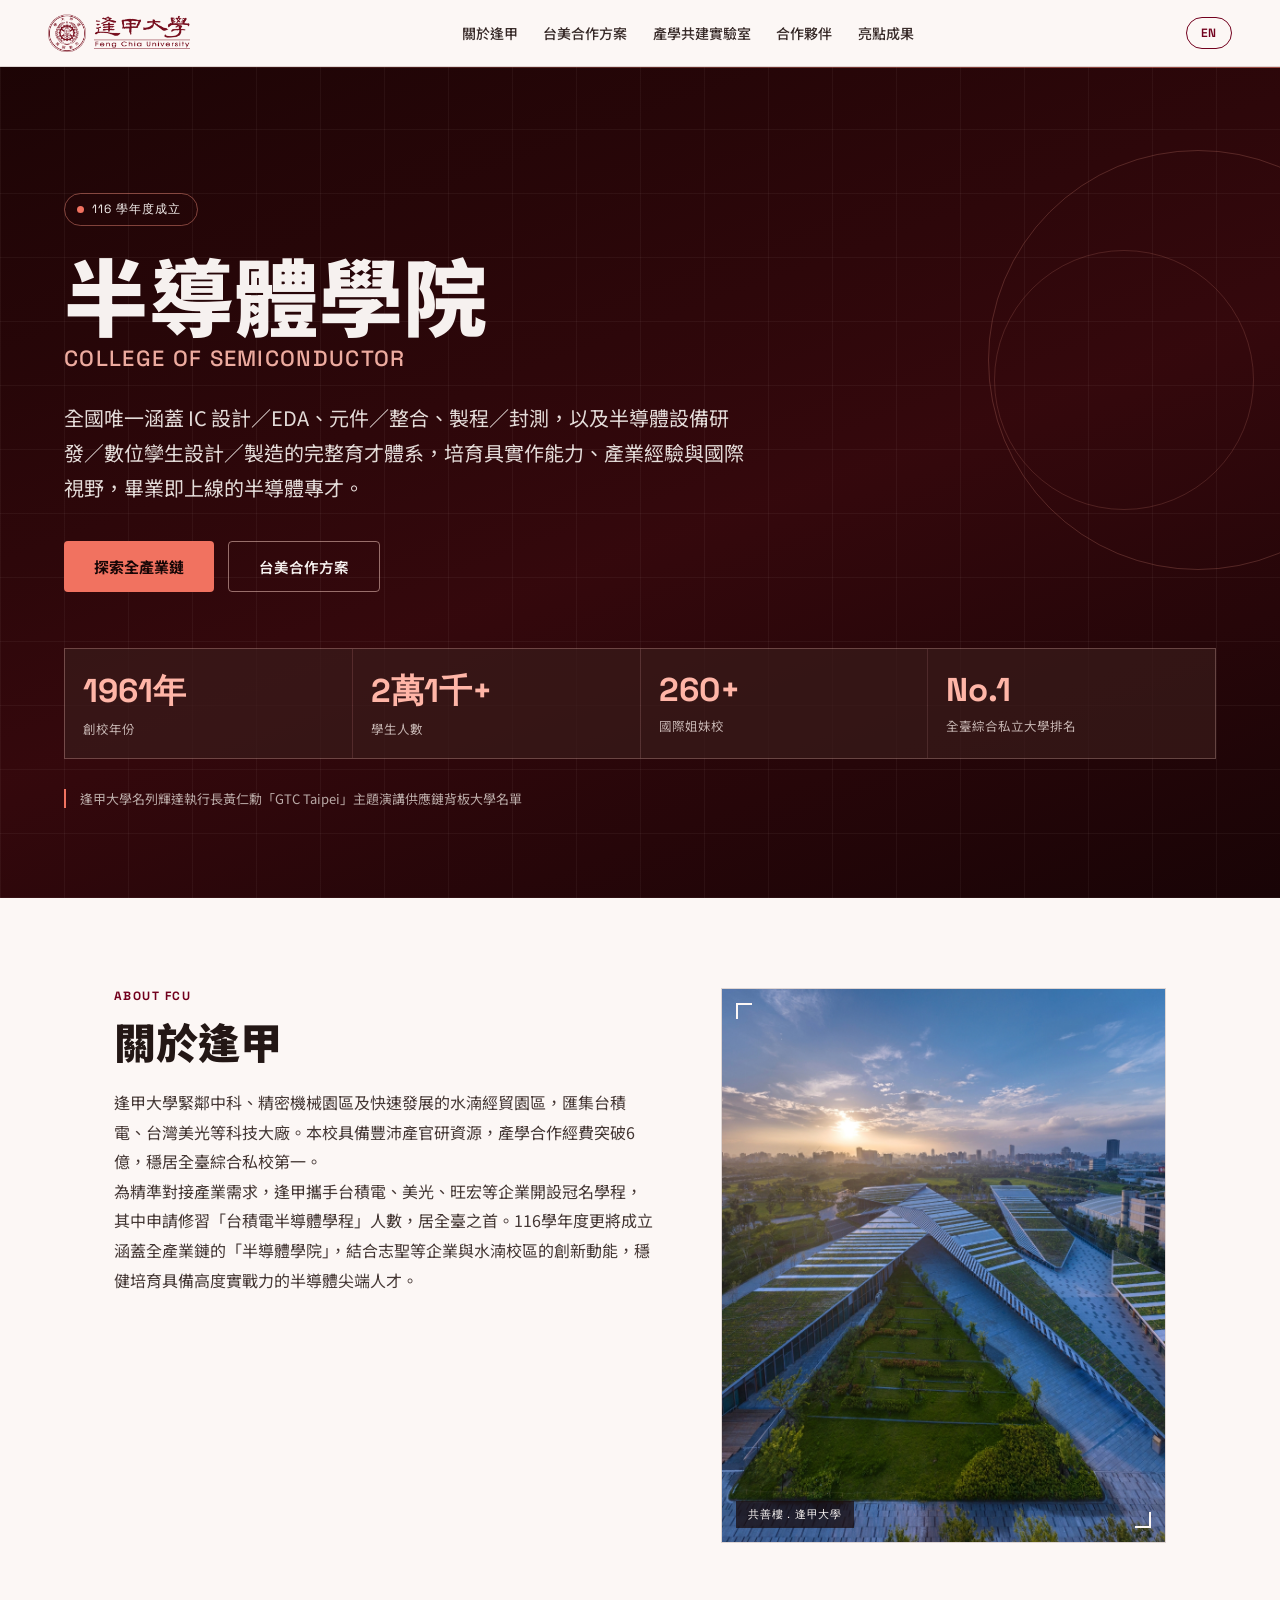
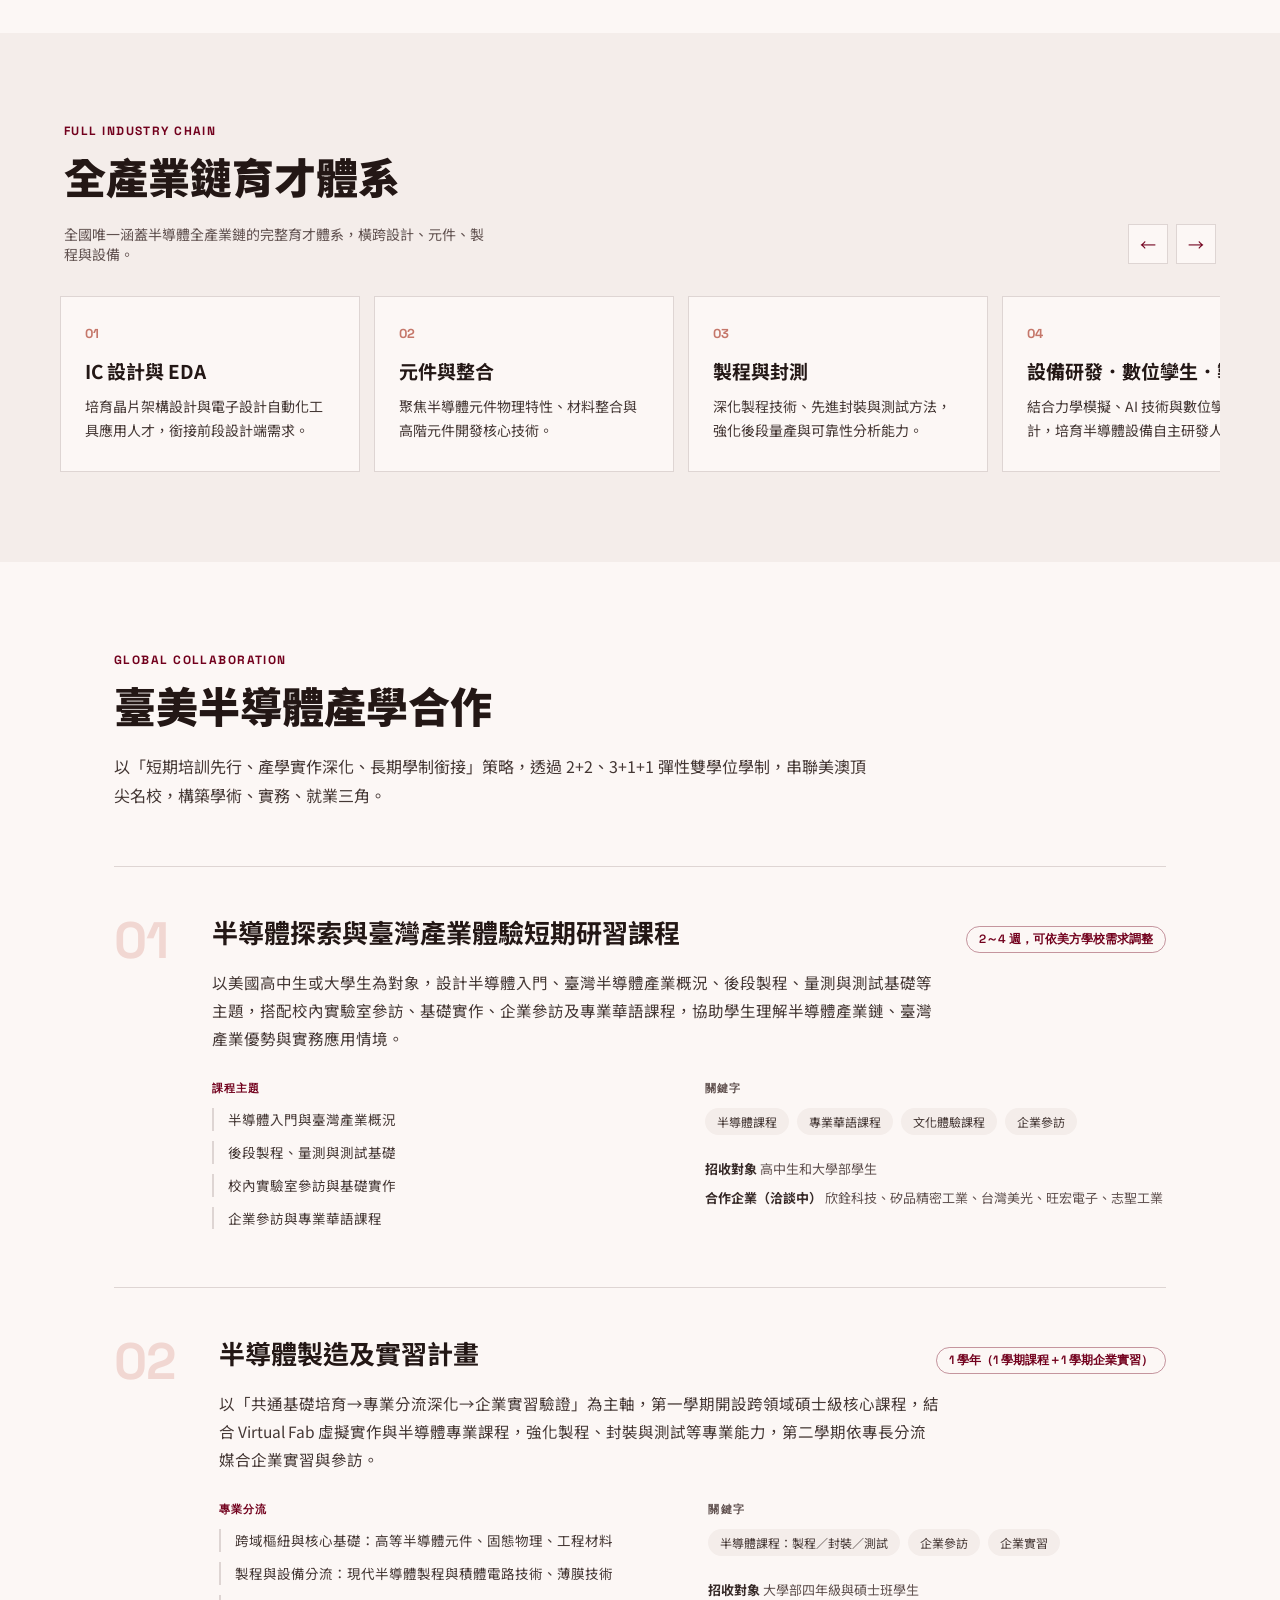
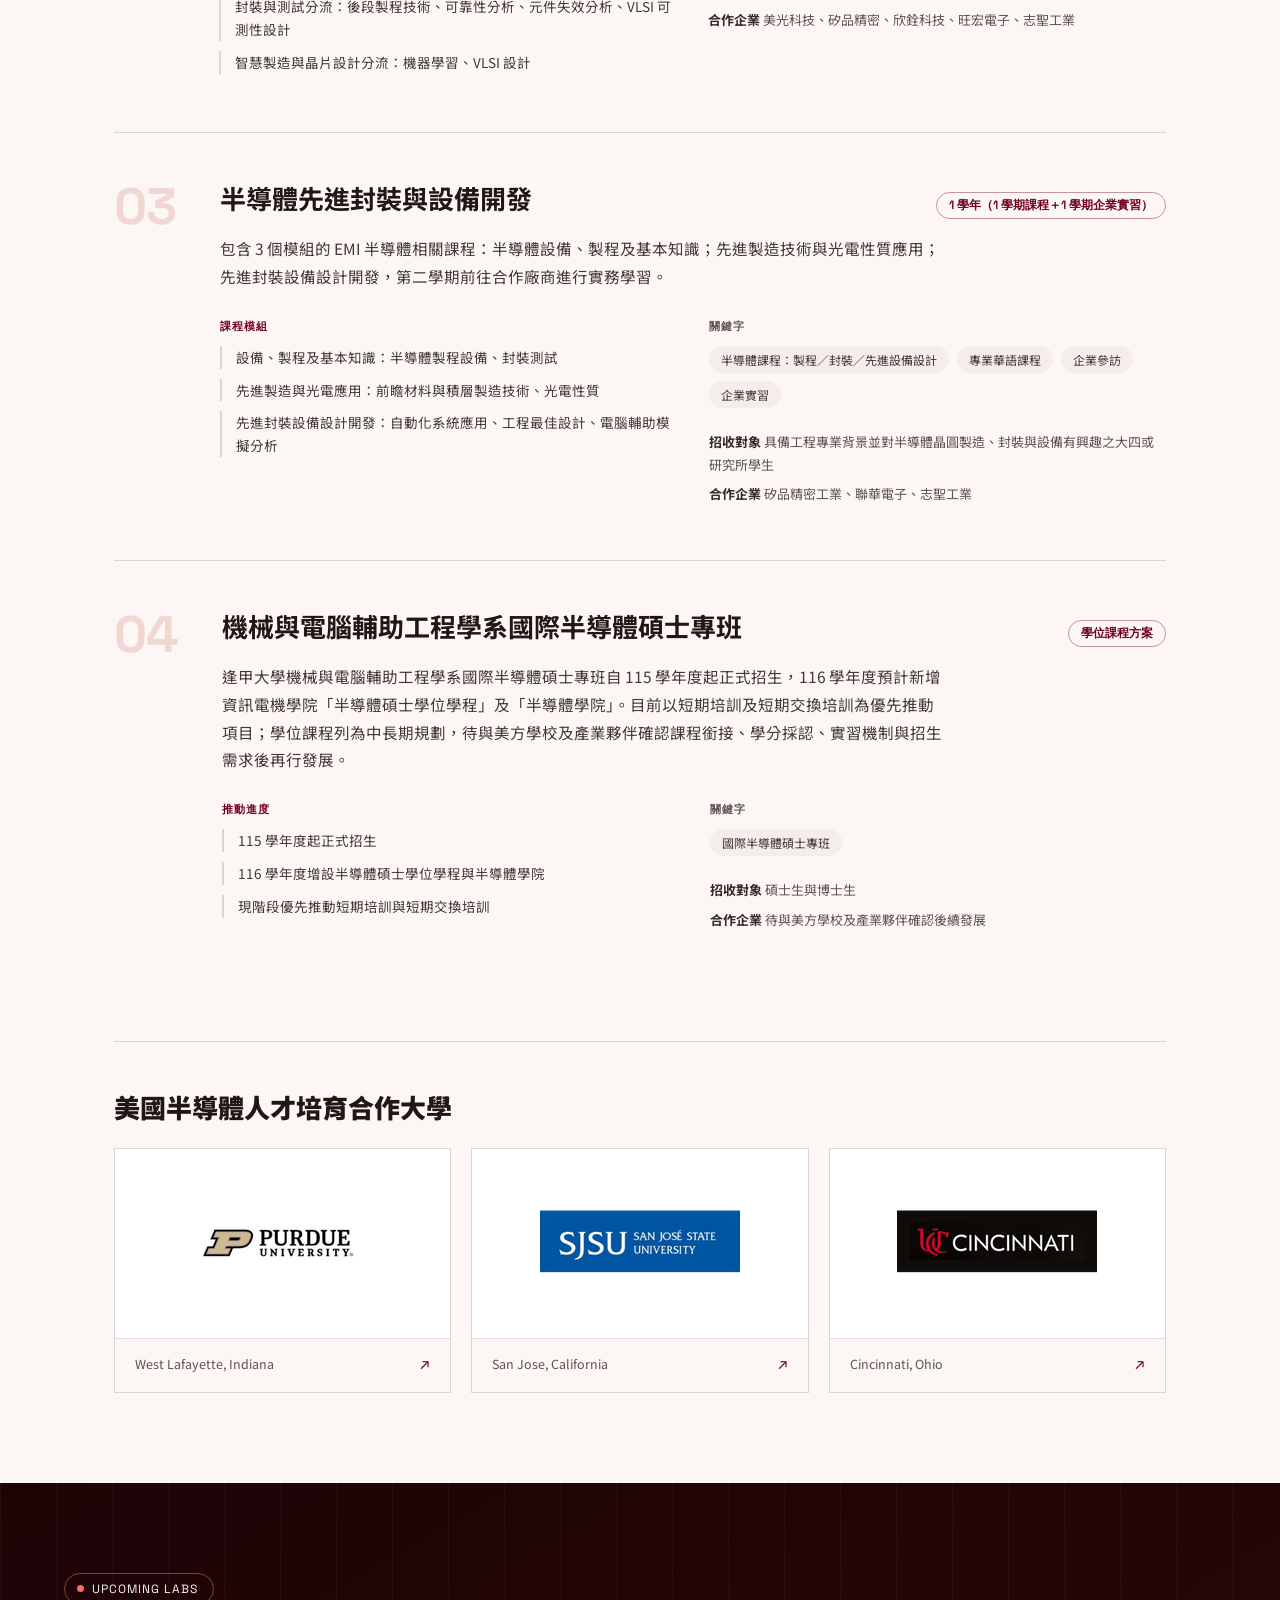
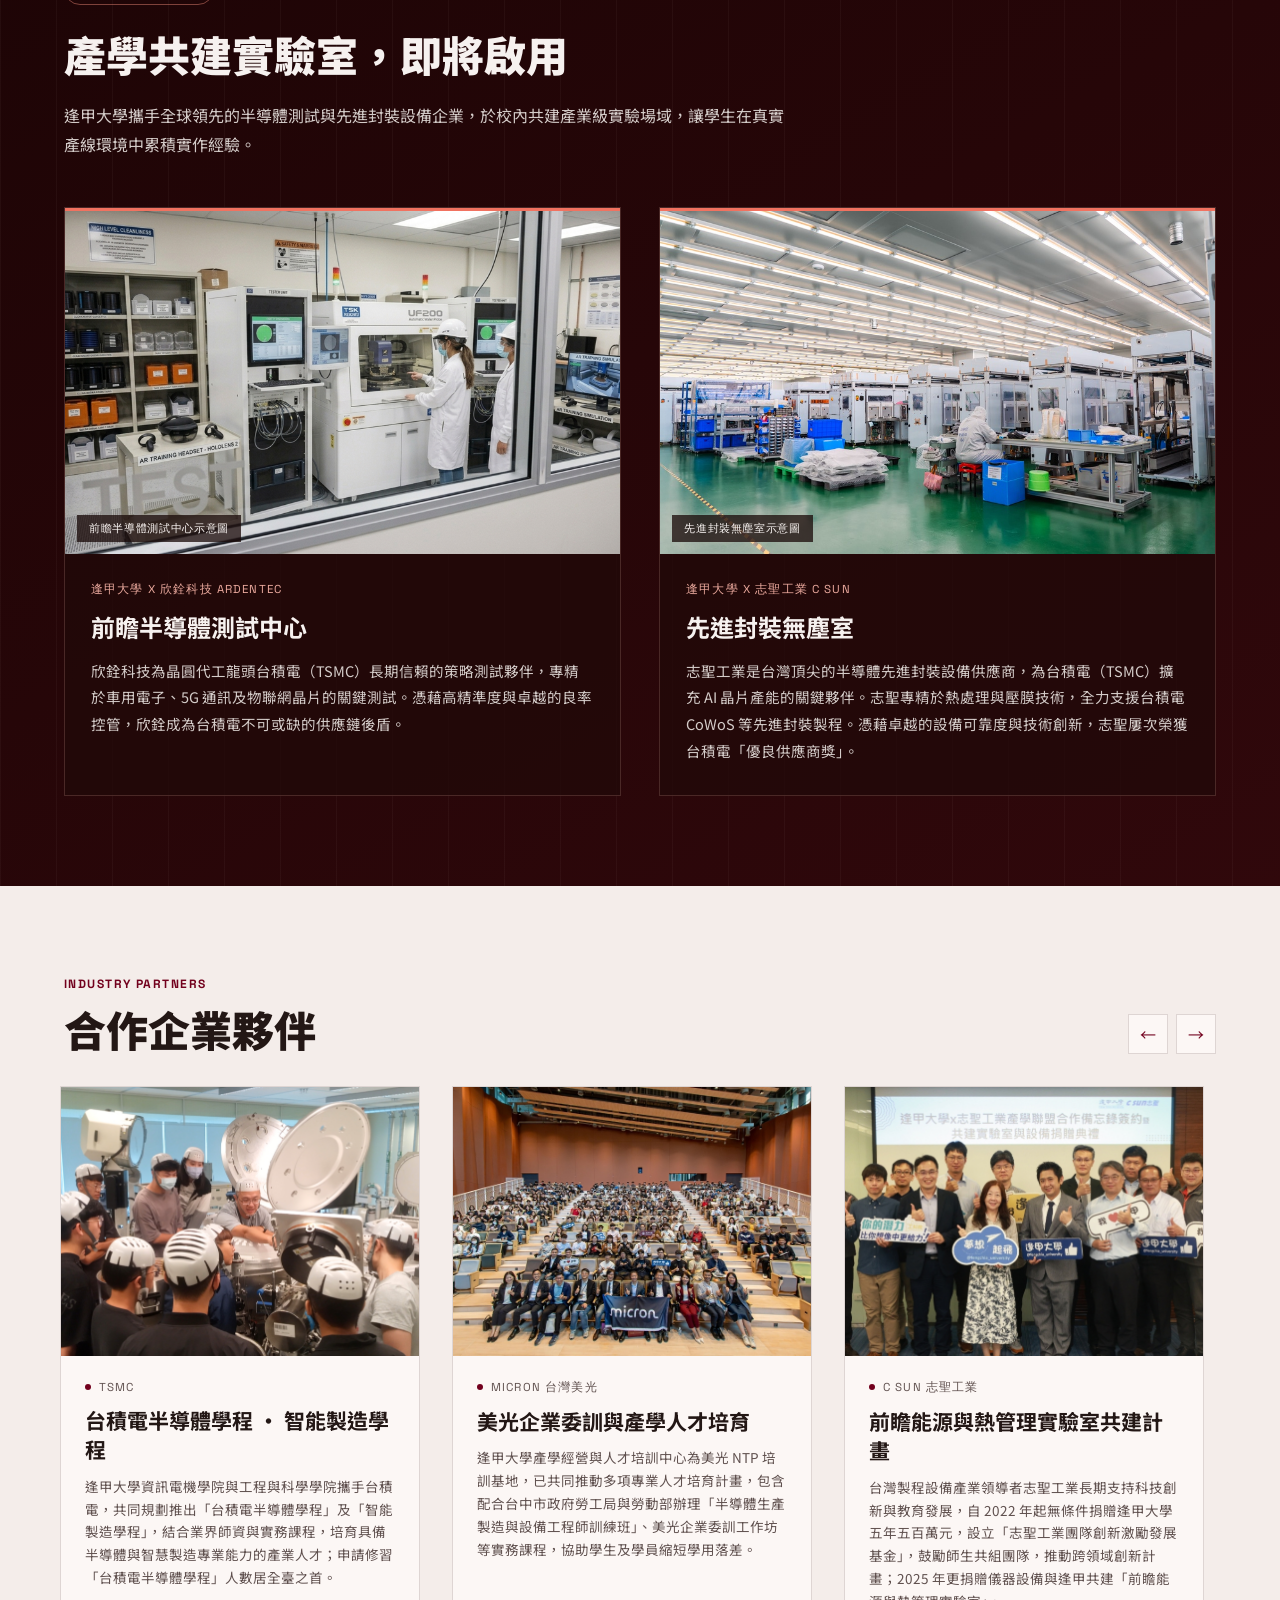
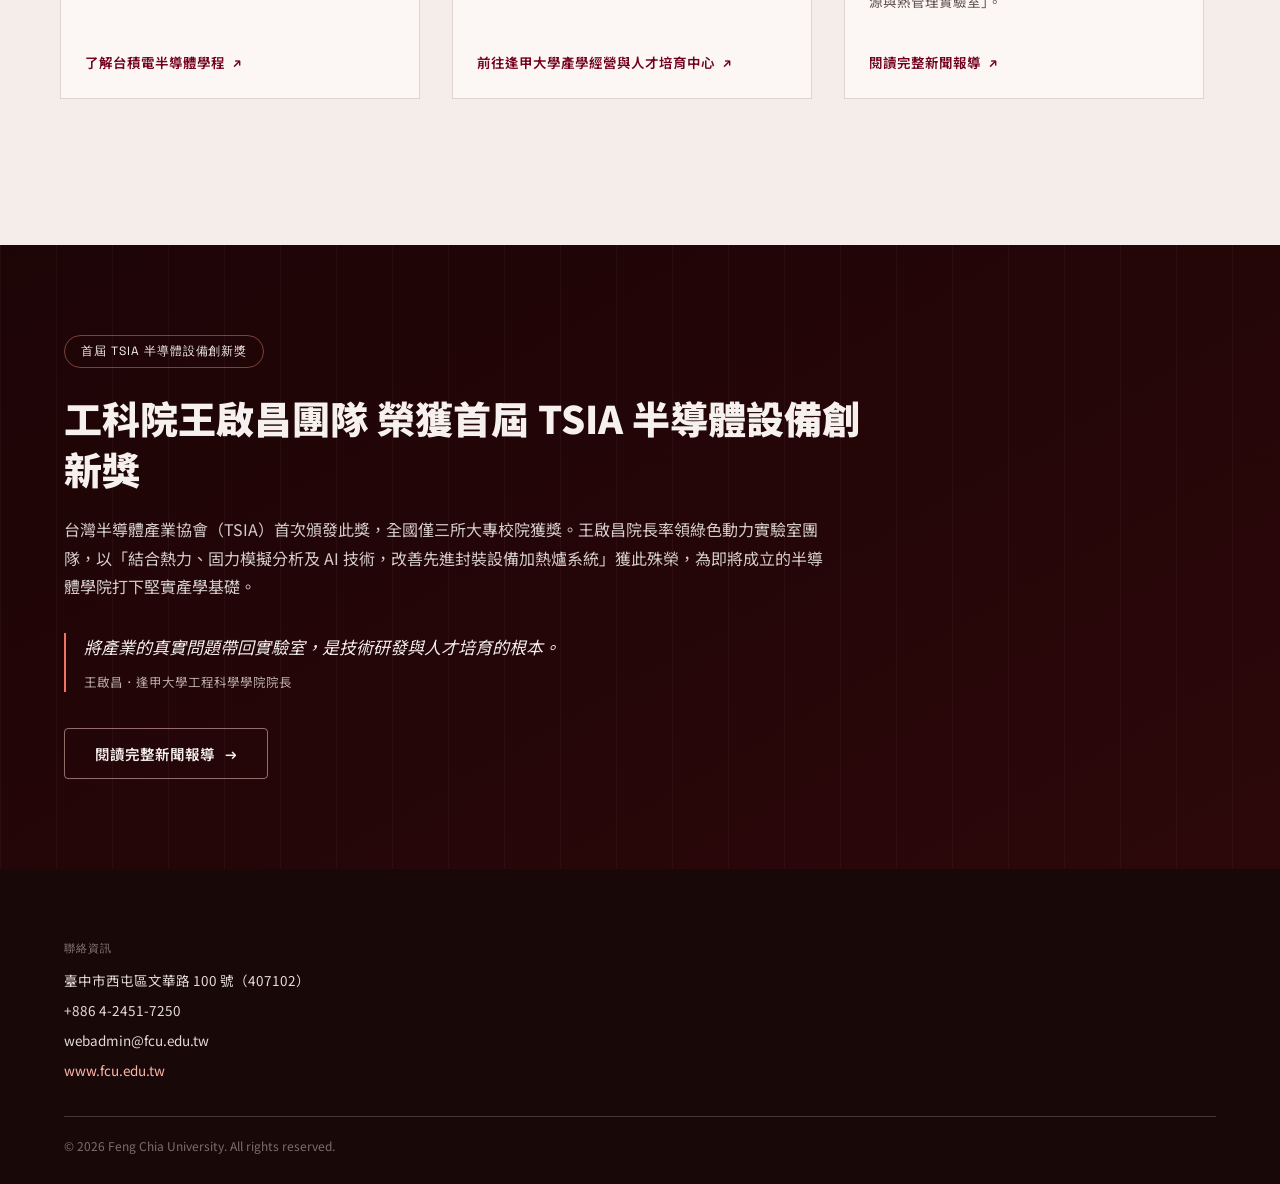
==== index.html @ c1a58b32 "Add files via upload" ====
<!DOCTYPE html>
<html lang="zh-Hant">
<head>
<meta charset="utf-8">
<meta name="viewport" content="width=device-width, initial-scale=1">
<title>逢甲大學 半導體學院 | College of Semiconductor, FCU</title>
<link rel="preconnect" href="https://fonts.googleapis.com">
<link href="https://fonts.googleapis.com/css2?family=Noto+Sans+TC:wght@400;500;700;900&family=Space+Grotesk:wght@500;600;700&display=swap" rel="stylesheet">
<link rel="stylesheet" href="css/style.css">
</head>
<body>

<!-- NAV -->
<header class="nav">
  <a href="#hero" class="nav__brand">
    <img src="assets/fcu-logo-full.png" alt="逢甲大學 Feng Chia University" class="nav__logo">
  </a>

  <nav class="nav__links" id="nav-desktop" aria-label="Primary"></nav>

  <div class="nav__actions">
    <button type="button" class="lang-btn" id="lang-toggle">EN</button>
    <button type="button" class="menu-toggle" id="menu-toggle" aria-label="menu" aria-expanded="false">
      <span></span><span></span><span></span>
    </button>
  </div>
</header>

<div class="mobile-backdrop" id="mobile-backdrop"></div>
<div class="mobile-menu" id="mobile-menu">
  <nav class="mobile-menu__links" id="mobile-menu-links" aria-label="Mobile"></nav>
</div>

<main>

  <!-- HERO -->
  <section id="hero" class="hero">
    <div class="hero__grid-bg" aria-hidden="true"></div>
    <div class="hero__scanline" aria-hidden="true"></div>
    <div class="hero__ring hero__ring--1" aria-hidden="true"></div>
    <div class="hero__ring hero__ring--2" aria-hidden="true"></div>

    <div class="hero__inner">
      <div class="badge">
        <span class="badge__dot"></span>
        <span id="hero-badge"></span>
      </div>
      <h1 class="hero__title" id="hero-title"></h1>
      <div class="hero__subtitle" id="hero-titlesub"></div>
      <p class="hero__desc" id="hero-desc"></p>

      <div class="hero__cta">
        <a href="#chain" class="btn btn--primary" id="hero-cta-primary"></a>
        <a href="#global" class="btn btn--outline-light" id="hero-cta-secondary"></a>
      </div>

      <div class="stats-nav" id="stats-nav">
        <button type="button" class="scroll-btn scroll-btn--dark" id="stats-scroll-left" aria-label="scroll left">←</button>
        <button type="button" class="scroll-btn scroll-btn--dark" id="stats-scroll-right" aria-label="scroll right">→</button>
      </div>
      <div class="stats-grid scroll-hide" id="stats-grid"></div>

      <div class="hero__note" id="hero-note"></div>
    </div>
  </section>

  <!-- ABOUT -->
  <section id="about" class="section about">
    <div class="about__grid">
      <div>
        <div class="kicker" id="about-kicker"></div>
        <h2 class="h2" id="about-title"></h2>
        <p class="about__body" id="about-body"></p>
      </div>
      <div class="about__photo">
        <img src="assets/fcu-campus.jpg" alt="逢甲大學共善樓">
        <div class="corner corner--tl"></div>
        <div class="corner corner--br"></div>
        <div class="photo-label" id="about-img-label"></div>
      </div>
    </div>
  </section>

  <!-- INDUSTRY CHAIN -->
  <section id="chain" class="section section--alt">
    <div class="section__inner">
      <div class="section-head">
        <div>
          <div class="kicker" id="chain-kicker"></div>
          <h2 class="h2" id="chain-title"></h2>
          <div class="section-head__desc" id="chain-desc"></div>
        </div>
        <div class="scroll-btns">
          <button type="button" class="scroll-btn" id="chain-scroll-left" aria-label="scroll left">←</button>
          <button type="button" class="scroll-btn" id="chain-scroll-right" aria-label="scroll right">→</button>
        </div>
      </div>
      <div class="chain-track scroll-hide" id="chain-track"></div>
    </div>
  </section>

  <!-- GLOBAL COLLABORATION -->
  <section id="global" class="section">
    <div class="section-intro">
      <div class="kicker" id="global-kicker"></div>
      <h2 class="h2" id="global-title"></h2>
      <p class="section-intro__desc" id="global-desc"></p>
    </div>

    <div id="programs-container"></div>

    <div class="uni-block">
      <h3 class="uni-block__label" id="uni-label"></h3>
      <div class="uni-grid" id="uni-grid"></div>
    </div>
  </section>

  <!-- UPCOMING LABS -->
  <section id="labs" class="section section--dark">
    <div class="dark-grid-bg" aria-hidden="true"></div>
    <div class="section__inner">
      <div class="badge">
        <span class="badge__dot"></span>
        <span id="labs-kicker"></span>
      </div>
      <h2 class="h2 h2--light" id="labs-title"></h2>
      <p class="dark-desc" id="labs-desc"></p>
      <div class="labs-grid" id="labs-grid"></div>
    </div>
  </section>

  <!-- PARTNERS -->
  <section id="partners" class="section section--alt">
    <div class="section__inner">
      <div class="section-head">
        <div>
          <div class="kicker" id="partners-kicker"></div>
          <h3 class="h2 h2--tight" id="partners-title"></h3>
        </div>
        <div class="scroll-btns">
          <button type="button" class="scroll-btn" id="partners-scroll-left" aria-label="scroll left">←</button>
          <button type="button" class="scroll-btn" id="partners-scroll-right" aria-label="scroll right">→</button>
        </div>
      </div>

      <div class="partners-track scroll-hide" id="partners-track"></div>

      <div class="other-partners" id="other-partners" hidden>
        <div class="other-partners__label" id="other-partners-label"></div>
        <div class="other-partners__list" id="other-partners-list"></div>
      </div>
    </div>
  </section>

  <!-- HIGHLIGHT -->
  <section id="highlight" class="section section--dark">
    <div class="dark-grid-bg" aria-hidden="true"></div>
    <div class="section__inner">
      <div class="pill" id="highlight-badge"></div>
      <h2 class="h2 h2--light highlight__title" id="highlight-title"></h2>
      <p class="dark-desc highlight__desc" id="highlight-desc"></p>
      <blockquote class="highlight__quote">
        <p id="highlight-quote"></p>
        <cite id="highlight-quoteby"></cite>
      </blockquote>
      <a href="#" target="_blank" rel="noopener" class="btn btn--outline-light" id="highlight-link"></a>
    </div>
  </section>

</main>

<!-- CONTACT / FOOTER -->
<footer id="contact" class="footer">
  <div class="footer__top">
    <div class="footer__label" id="contact-title"></div>
    <div id="contact-address"></div>
    <div id="contact-phone"></div>
    <div id="contact-email"></div>
    <a href="https://www.fcu.edu.tw/" class="footer__site" id="contact-site"></a>
  </div>
  <div class="footer__bottom" id="contact-copyright"></div>
</footer>

<script src="js/data.js"></script>
<script src="js/main.js"></script>
</body>
</html>
---- css/style.css ----
:root {
  --bg: oklch(98% 0.006 40);
  --text: oklch(22% 0.02 30);
  --text-muted: oklch(35% 0.02 30);
  --text-muted-2: oklch(45% 0.02 30);
  --text-muted-3: oklch(30% 0.02 30);
  --border: oklch(88% 0.01 40);
  --border-soft: oklch(92% 0.008 40);
  --border-soft-2: oklch(90% 0.008 40);
  --border-strong: oklch(85% 0.01 40);
  --accent: oklch(35% 0.14 18);
  --gold: oklch(70% 0.16 30);
  --gold-hover: oklch(78% 0.16 30);
  --surface-alt: oklch(95% 0.008 40);
  --dark-1: oklch(16% 0.045 20);
  --dark-2: oklch(22% 0.07 20);
  --dark-3: oklch(15% 0.04 15);
  --dark-labs-2: oklch(21% 0.065 20);
  --dark-highlight-2: oklch(20% 0.06 20);
  --footer-bg: oklch(16% 0.03 25);
}

* { box-sizing: border-box; }
html, body { margin: 0; padding: 0; }
body {
  font-family: 'Noto Sans TC', 'Space Grotesk', -apple-system, sans-serif;
  background: var(--bg);
  color: var(--text);
  width: 100%;
  min-width: 320px;
  overflow-x: hidden;
}
a { color: inherit; text-decoration: none; }
img { max-width: 100%; }
button { font-family: inherit; }

.mono { font-family: 'Space Grotesk', sans-serif; }

@keyframes fcu-pulse { 0%, 100% { opacity: 0.35; } 50% { opacity: 0.7; } }
@keyframes fcu-scan { 0% { transform: translateX(-100%); } 100% { transform: translateX(100%); } }

.scroll-hide { scrollbar-width: none; -ms-overflow-style: none; }
.scroll-hide::-webkit-scrollbar { display: none; }

/* ===== NAV ===== */
.nav {
  position: sticky;
  top: 0;
  z-index: 50;
  background: oklch(98% 0.006 40 / 0.92);
  backdrop-filter: blur(10px);
  border-bottom: 1px solid var(--border);
  display: flex;
  align-items: center;
  justify-content: space-between;
  padding: 14px clamp(16px, 4vw, 48px);
  gap: 16px;
}
.nav__brand { display: flex; align-items: center; flex-shrink: 0; }
.nav__logo { height: 38px; width: auto; object-fit: contain; }
.nav__links { display: none; align-items: center; gap: clamp(18px, 2vw, 34px); }
.nav__links a {
  font-size: 14px;
  font-weight: 500;
  color: oklch(30% 0.02 30);
  white-space: nowrap;
}
.nav__links a:hover { color: var(--accent); }
.nav__actions { display: flex; align-items: center; gap: 10px; flex-shrink: 0; }

.lang-btn {
  font-family: 'Space Grotesk', sans-serif;
  font-size: 12px;
  font-weight: 600;
  letter-spacing: 0.05em;
  border: 1px solid var(--accent);
  background: transparent;
  color: var(--accent);
  padding: 7px 14px;
  border-radius: 999px;
  cursor: pointer;
}
.lang-btn:hover { background: var(--accent); color: var(--bg); }

.menu-toggle {
  display: flex;
  align-items: center;
  justify-content: center;
  width: 38px;
  height: 38px;
  border: 1px solid var(--border);
  background: transparent;
  border-radius: 8px;
  cursor: pointer;
  flex-direction: column;
  gap: 4px;
  position: relative;
  z-index: 60;
}
.menu-toggle span {
  width: 18px;
  height: 2px;
  background: var(--text);
  display: block;
  transition: transform 0.25s ease, opacity 0.15s ease;
}
.menu-toggle[aria-expanded="true"] span:nth-child(1) { transform: translateY(6px) rotate(45deg); }
.menu-toggle[aria-expanded="true"] span:nth-child(2) { opacity: 0; }
.menu-toggle[aria-expanded="true"] span:nth-child(3) { transform: translateY(-6px) rotate(-45deg); }

.mobile-backdrop {
  display: none;
  position: fixed;
  inset: 0;
  z-index: 47;
  background: oklch(16% 0.03 25 / 0.5);
  backdrop-filter: blur(2px);
}
.mobile-menu {
  display: none;
  position: fixed;
  top: 0;
  right: 0;
  bottom: 0;
  width: min(320px, 80vw);
  z-index: 48;
  background: var(--bg);
  box-shadow: -8px 0 32px oklch(16% 0.03 25 / 0.25);
  flex-direction: column;
  padding: 88px 28px 28px;
}
body.menu-open .mobile-backdrop,
body.menu-open .mobile-menu { display: flex; }
.mobile-menu__links { display: flex; flex-direction: column; }
.mobile-menu__links a {
  padding: 16px 0;
  font-size: 17px;
  font-weight: 600;
  border-bottom: 1px solid var(--border-soft);
}

@media (min-width: 860px) {
  .nav__links { display: flex !important; }
  .menu-toggle { display: none !important; }
  .mobile-backdrop, .mobile-menu { display: none !important; }
}

/* ===== SHARED ===== */
.section { padding: clamp(64px, 10vh, 120px) clamp(20px, 5vw, 64px); max-width: 1180px; margin: 0 auto; position: relative; }
.section--alt { max-width: none; background: var(--surface-alt); }
.section__inner { max-width: 1180px; margin: 0 auto; position: relative; }
.section--dark { color: oklch(96% 0.006 40); overflow: hidden; max-width: none; }

.kicker {
  font-family: 'Space Grotesk', sans-serif;
  font-size: 12px;
  letter-spacing: 0.12em;
  color: var(--accent);
  font-weight: 700;
  margin-bottom: 12px;
}
.h2 { font-size: clamp(28px, 4vw, 42px); font-weight: 900; margin: 0 0 22px; line-height: 1.2; }
.h2--tight { margin: 0; }
.h2--light { color: oklch(96% 0.006 40); }

.badge {
  display: inline-flex;
  align-items: center;
  gap: 8px;
  border: 1px solid oklch(70% 0.12 30 / 0.5);
  border-radius: 999px;
  padding: 7px 16px 7px 12px;
  font-family: 'Space Grotesk', sans-serif;
  font-size: 12px;
  letter-spacing: 0.08em;
  text-transform: uppercase;
  margin-bottom: 24px;
  white-space: nowrap;
}
.badge__dot {
  width: 7px;
  height: 7px;
  border-radius: 50%;
  background: var(--gold);
  animation: fcu-pulse 2s ease-in-out infinite;
  display: inline-block;
  flex-shrink: 0;
}

.pill {
  display: inline-flex;
  align-items: center;
  gap: 8px;
  border: 1px solid oklch(70% 0.12 30 / 0.5);
  border-radius: 999px;
  padding: 7px 16px;
  font-family: 'Space Grotesk', sans-serif;
  font-size: 12px;
  letter-spacing: 0.08em;
  text-transform: uppercase;
  margin-bottom: 24px;
  white-space: nowrap;
}

.btn {
  font-weight: 700;
  font-size: 15px;
  padding: 14px 30px;
  border-radius: 4px;
  white-space: nowrap;
  display: inline-flex;
  align-items: center;
  gap: 10px;
}
.btn--primary { background: var(--gold); color: oklch(15% 0.03 20); }
.btn--primary:hover { background: var(--gold-hover); }
.btn--outline-light { border: 1px solid oklch(80% 0.05 30 / 0.6); color: oklch(96% 0.006 40); font-weight: 600; font-size: 14.5px; }
.btn--outline-light:hover { border-color: oklch(96% 0.006 40); background: oklch(96% 0.006 40 / 0.08); }

.scroll-btns { display: flex; gap: 8px; flex-shrink: 0; }
.scroll-btn {
  width: 40px;
  height: 40px;
  border: 1px solid var(--border);
  background: var(--bg);
  cursor: pointer;
  font-size: 16px;
  color: var(--accent);
}
.scroll-btn:hover { background: var(--accent); color: var(--bg); border-color: var(--accent); }
.scroll-btn--dark {
  width: 36px;
  height: 36px;
  border: 1px solid oklch(70% 0.1 30 / 0.4);
  background: transparent;
  cursor: pointer;
  font-size: 15px;
  color: oklch(90% 0.06 30);
}
.scroll-btn--dark:hover { background: oklch(96% 0.006 40 / 0.1); }

.section-head { display: flex; justify-content: space-between; align-items: flex-end; flex-wrap: wrap; gap: 16px; margin-bottom: 32px; }
.section-head__desc { font-size: 14px; color: var(--text-muted-2); max-width: 420px; }

.corner { position: absolute; width: 16px; height: 16px; }
.corner--tl { top: 14px; left: 14px; border-top: 2px solid oklch(98% 0.006 40); border-left: 2px solid oklch(98% 0.006 40); }
.corner--br { bottom: 14px; right: 14px; border-bottom: 2px solid oklch(98% 0.006 40); border-right: 2px solid oklch(98% 0.006 40); }
.photo-label {
  position: absolute;
  bottom: 14px;
  left: 14px;
  font-family: 'Space Grotesk', sans-serif;
  font-size: 11px;
  letter-spacing: 0.06em;
  color: oklch(98% 0.006 40);
  background: oklch(16% 0.03 25 / 0.7);
  padding: 6px 12px;
}

/* ===== HERO ===== */
.hero {
  position: relative;
  overflow: hidden;
  background: linear-gradient(160deg, var(--dark-1) 0%, var(--dark-2) 55%, var(--dark-3) 100%);
  padding: clamp(72px, 14vh, 140px) clamp(20px, 5vw, 64px) clamp(56px, 10vh, 110px);
  color: oklch(96% 0.006 40);
}
.hero__grid-bg {
  position: absolute; inset: 0;
  background-image:
    repeating-linear-gradient(0deg, oklch(90% 0.02 40 / 0.05) 0px, oklch(90% 0.02 40 / 0.05) 1px, transparent 1px, transparent 64px),
    repeating-linear-gradient(90deg, oklch(90% 0.02 40 / 0.05) 0px, oklch(90% 0.02 40 / 0.05) 1px, transparent 1px, transparent 64px);
  pointer-events: none;
}
.hero__scanline {
  position: absolute; top: 0; left: 0; width: 200%; height: 1px;
  background: linear-gradient(90deg, transparent, oklch(70% 0.14 30 / 0.6), transparent);
  animation: fcu-scan 7s linear infinite;
}
.hero__ring { position: absolute; border-radius: 50%; pointer-events: none; }
.hero__ring--1 { right: -10%; top: 10%; width: 420px; height: 420px; border: 1px solid oklch(70% 0.1 30 / 0.25); }
.hero__ring--2 { right: 2%; top: 22%; width: 260px; height: 260px; border: 1px solid oklch(70% 0.1 30 / 0.2); }

.hero__inner { position: relative; max-width: 1180px; margin: 0 auto; }
.hero__title { font-size: clamp(40px, 7vw, 84px); font-weight: 900; line-height: 1.05; margin: 0 0 6px; letter-spacing: 0.01em; }
.hero__subtitle {
  font-family: 'Space Grotesk', sans-serif;
  font-size: clamp(16px, 2vw, 22px);
  font-weight: 500;
  letter-spacing: 0.06em;
  color: oklch(80% 0.08 30);
  margin-bottom: 28px;
  text-transform: uppercase;
}
.hero__desc { font-size: clamp(16px, 1.6vw, 20px); line-height: 1.75; max-width: 680px; color: oklch(90% 0.01 40); margin: 0 0 36px; }
.hero__cta { display: flex; flex-wrap: wrap; gap: 14px; margin-bottom: 56px; }

.stats-nav { display: none; justify-content: flex-end; gap: 8px; margin-bottom: 10px; }
.stats-grid {
  display: grid;
  grid-template-columns: repeat(auto-fit, minmax(150px, 1fr));
  gap: 1px;
  background: oklch(70% 0.05 30 / 0.25);
  border: 1px solid oklch(70% 0.05 30 / 0.25);
}
.stat-tile { background: oklch(18% 0.05 20 / 0.6); padding: 20px 18px; }
.stat-tile__value { font-family: 'Space Grotesk', sans-serif; font-size: clamp(24px, 2.86vw, 33px); font-weight: 700; color: oklch(85% 0.1 30); margin-bottom: 6px; }
.stat-tile__label { font-size: 12.5px; color: oklch(78% 0.02 30); line-height: 1.4; }

.hero__note { margin-top: 30px; font-size: 13px; color: oklch(75% 0.02 30); border-left: 2px solid var(--gold); padding-left: 14px; }

@media (max-width: 720px) {
  .stats-nav { display: flex; }
  .stats-grid {
    display: flex;
    overflow-x: auto;
    scroll-snap-type: x mandatory;
    gap: 10px;
    background: none;
    border: none;
  }
  .stat-tile { flex: 0 0 60vw; scroll-snap-align: start; }
}

/* ===== ABOUT ===== */
.about__grid { display: grid; grid-template-columns: 1.1fr 0.9fr; gap: clamp(32px, 5vw, 64px); align-items: start; }
.about__body { font-size: 16px; line-height: 1.85; color: var(--text-muted); margin: 0; white-space: pre-line; }
.about__photo { position: relative; aspect-ratio: 4/5; border: 1px solid var(--border); overflow: hidden; }
.about__photo img { width: 100%; height: 100%; object-fit: cover; display: block; }

@media (max-width: 720px) {
  .about__grid { grid-template-columns: 1fr; }
  .about__photo { aspect-ratio: 16/9; }
}

/* ===== CHAIN ===== */
.chain-track {
  display: flex; gap: 14px; overflow-x: auto;
  scroll-snap-type: x mandatory; margin: 0 -4px; scroll-behavior: smooth;
  -webkit-overflow-scrolling: touch;
}
.chain-card {
  background: var(--bg); border: 1px solid var(--border); padding: 28px 24px;
  position: relative; flex: 0 0 clamp(240px, 80vw, 300px); min-width: 0; scroll-snap-align: start;
}
.chain-card__tag { font-family: 'Space Grotesk', sans-serif; font-size: 13px; font-weight: 700; color: oklch(65% 0.1 30); margin-bottom: 16px; }
.chain-card h3 { font-size: 19px; font-weight: 700; margin: 0 0 12px; line-height: 1.35; }
.chain-card p { font-size: 14px; line-height: 1.7; color: var(--text-muted); margin: 0; }

/* ===== GLOBAL / PROGRAMS ===== */
.section-intro { margin-bottom: 56px; }
.section-intro__desc { font-size: 16px; line-height: 1.8; color: var(--text-muted); max-width: 760px; margin: 0; }

#programs-container { display: flex; flex-direction: column; }
.program-row {
  border-top: 1px solid var(--border);
  padding: 48px 0;
  display: grid;
  grid-template-columns: auto 1fr;
  gap: clamp(20px, 4vw, 44px);
}
.program-row__num {
  font-family: 'Space Grotesk', sans-serif;
  font-size: clamp(34px, 4vw, 52px);
  font-weight: 700;
  color: oklch(90% 0.03 30);
  line-height: 1;
  letter-spacing: -0.02em;
}
.program-row__head { display: flex; flex-wrap: wrap; justify-content: space-between; align-items: baseline; gap: 12px; margin-bottom: 16px; }
.program-row__head h3 { font-size: clamp(20px, 2.4vw, 26px); font-weight: 700; margin: 0; line-height: 1.3; }
.program-row__duration {
  font-family: 'Space Grotesk', sans-serif; font-size: 12px; font-weight: 600; color: var(--accent);
  border: 1px solid oklch(35% 0.14 18 / 0.4); padding: 4px 12px; border-radius: 999px; white-space: nowrap;
}
.program-row__desc { font-size: 15.5px; line-height: 1.8; color: var(--text-muted); max-width: 720px; margin: 0 0 28px; }
.program-row__cols { display: grid; grid-template-columns: repeat(auto-fit, minmax(260px, 1fr)); gap: 32px; }
.program-row__label {
  font-family: 'Space Grotesk', sans-serif; font-size: 11px; letter-spacing: 0.1em; color: var(--accent);
  font-weight: 700; text-transform: uppercase; margin-bottom: 12px;
}
.program-row__label--muted { color: var(--text-muted-2); }
.program-row__track {
  font-size: 13.5px; line-height: 1.7; color: var(--text-muted); padding-left: 14px;
  border-left: 2px solid var(--border); margin-bottom: 10px;
}
.program-row__keywords { display: flex; flex-wrap: wrap; gap: 8px; margin-bottom: 22px; }
.program-row__keyword { font-size: 12px; background: var(--surface-alt); color: var(--text-muted); padding: 5px 12px; border-radius: 999px; }
.program-row__meta { font-size: 13px; line-height: 1.8; color: var(--text-muted-2); }
.program-row__meta div { margin-bottom: 6px; }
.program-row__meta strong { color: var(--text-muted-3); }

@media (max-width: 720px) {
  .program-row { grid-template-columns: 1fr; }
}

.uni-block { border-top: 1px solid var(--border); padding-top: 48px; margin-top: 56px; }
.uni-block__label { font-size: clamp(20px, 2.4vw, 26px); font-weight: 900; margin: 0 0 24px; line-height: 1.3; }
.uni-grid { display: grid; grid-template-columns: repeat(auto-fit, minmax(240px, 1fr)); gap: 20px; }
.uni-card {
  position: relative; background: var(--bg); color: var(--text); border: 1px solid var(--border);
  display: flex; flex-direction: column; overflow: hidden;
}
.uni-card:hover { border-color: var(--accent); }
.uni-card__logo { aspect-ratio: 16/9; overflow: hidden; display: flex; align-items: center; justify-content: center; background: oklch(100% 0 0); padding: 16px; }
.uni-card__logo img { max-width: 100%; max-height: 100%; object-fit: contain; display: block; }
.uni-card__foot { padding: 14px 20px 18px; display: flex; align-items: center; justify-content: space-between; gap: 10px; border-top: 1px solid var(--border-soft-2); }
.uni-card__loc { font-size: 12.5px; color: var(--text-muted-2); }
.uni-card__arrow { font-family: 'Space Grotesk', sans-serif; font-size: 16px; color: var(--accent); flex-shrink: 0; }

/* ===== LABS ===== */
.dark-grid-bg {
  position: absolute; inset: 0; pointer-events: none;
  background-image: repeating-linear-gradient(90deg, oklch(90% 0.02 40 / 0.04) 0px, oklch(90% 0.02 40 / 0.04) 1px, transparent 1px, transparent 56px);
}
#labs { background: linear-gradient(150deg, var(--dark-1) 0%, var(--dark-labs-2) 100%); }
.dark-desc { font-size: 16px; line-height: 1.8; color: oklch(85% 0.01 40); max-width: 720px; margin: 0 0 48px; }
.labs-grid { display: grid; grid-template-columns: repeat(auto-fit, minmax(320px, 1fr)); gap: clamp(24px, 3vw, 40px); }
.lab-card {
  background: var(--dark-1) / 0.75;
  background: oklch(18% 0.04 22 / 0.75);
  border: 1px solid oklch(45% 0.06 25 / 0.5);
  overflow: hidden; display: flex; flex-direction: column;
}
.lab-card__photo { position: relative; aspect-ratio: 16/10; overflow: hidden; }
.lab-card__photo img { width: 100%; height: 100%; object-fit: cover; display: block; }
.lab-card__photo-label {
  position: absolute; bottom: 12px; left: 12px; font-family: 'Space Grotesk', sans-serif; font-size: 11px;
  letter-spacing: 0.06em; color: oklch(98% 0.006 40); background: oklch(16% 0.03 25 / 0.75); padding: 6px 12px;
}
.lab-card__bar { position: absolute; top: 0; left: 0; width: 100%; height: 3px; background: var(--gold); }
.lab-card__body { padding: 28px 26px 30px; display: flex; flex-direction: column; flex: 1; }
.lab-card__partner {
  display: flex; align-items: center; gap: 8px; font-family: 'Space Grotesk', sans-serif; font-size: 11.5px;
  letter-spacing: 0.1em; text-transform: uppercase; color: oklch(80% 0.08 30); margin-bottom: 14px;
}
.lab-card__body h3 { font-size: clamp(20px, 2.2vw, 24px); font-weight: 700; margin: 0 0 14px; line-height: 1.35; }
.lab-card__body p { font-size: 14.5px; line-height: 1.85; color: oklch(85% 0.01 40); margin: 0; }

/* ===== PARTNERS ===== */
.partners-track {
  display: flex; gap: clamp(20px, 3vw, 32px); overflow-x: auto; scroll-snap-type: x mandatory;
  margin: 0 -4px 56px; scroll-behavior: smooth; -webkit-overflow-scrolling: touch;
}
.partner-card {
  display: flex; flex-direction: column; text-decoration: none; background: var(--bg);
  border: 1px solid var(--border); overflow: hidden; flex: 0 0 clamp(300px, 80vw, 360px); min-width: 0; scroll-snap-align: start;
}
.partner-card:hover { border-color: var(--accent); }
.partner-card__photo { position: relative; aspect-ratio: 4/3; overflow: hidden; }
.partner-card__photo img { width: 100%; height: 100%; object-fit: cover; display: block; transform: scale(1); transition: transform 0.6s cubic-bezier(0.16,1,0.3,1); }
.partner-card:hover .partner-card__photo img { transform: scale(1.07); }
.partner-card__photo--placeholder {
  background: repeating-linear-gradient(135deg, oklch(93% 0.01 40) 0px, oklch(93% 0.01 40) 2px, oklch(97% 0.006 40) 2px, oklch(97% 0.006 40) 18px);
  display: flex; align-items: center; justify-content: center;
}
.partner-card__photo--placeholder span {
  font-family: 'Space Grotesk', sans-serif; font-size: 12px; letter-spacing: 0.06em; color: var(--text-muted-2);
  background: var(--bg); padding: 8px 14px; border: 1px solid var(--border);
}
.partner-card__body { padding: 24px 24px 26px; display: flex; flex-direction: column; flex: 1; }
.partner-card__logo-label {
  display: flex; align-items: center; gap: 8px; font-family: 'Space Grotesk', sans-serif; font-size: 11.5px;
  letter-spacing: 0.1em; text-transform: uppercase; color: var(--text-muted-2); margin-bottom: 12px;
}
.partner-card__logo-label span { width: 6px; height: 6px; border-radius: 50%; background: var(--accent); flex-shrink: 0; }
.partner-card__body h4 { font-size: clamp(18px, 1.9vw, 21px); font-weight: 700; margin: 0 0 10px; line-height: 1.4; color: var(--text); }
.partner-card__body p { font-size: 13.5px; line-height: 1.7; color: var(--text-muted-2); margin: 0 0 16px; }
.partner-card__link { display: flex; align-items: center; gap: 8px; color: var(--accent); font-weight: 600; font-size: 13.5px; margin-top: auto; }
.partner-card__link span:last-child { font-family: 'Space Grotesk', sans-serif; flex-shrink: 0; }

.other-partners { border-top: 1px solid var(--border); padding-top: 32px; }
.other-partners__label {
  font-family: 'Space Grotesk', sans-serif; font-size: 11px; letter-spacing: 0.1em; color: var(--text-muted-2);
  font-weight: 700; text-transform: uppercase; margin-bottom: 16px;
}
.other-partners__list { display: flex; flex-wrap: wrap; gap: 10px; }
.other-partner-chip {
  border: 1px solid var(--border-strong); background: var(--bg); color: var(--text-muted-3); padding: 12px 20px;
  font-weight: 700; font-size: 13.5px; cursor: pointer; display: flex; align-items: center; gap: 8px;
}
.other-partner-chip:hover { border-color: var(--accent); }
.other-partner-chip .arrow { font-family: 'Space Grotesk', sans-serif; font-size: 12px; color: var(--accent); }

/* ===== HIGHLIGHT ===== */
#highlight { background: linear-gradient(150deg, var(--dark-1) 0%, var(--dark-highlight-2) 100%); }
.highlight__title { max-width: 820px; font-size: clamp(26px, 3.6vw, 38px); margin: 0 0 20px; line-height: 1.35; }
.highlight__desc { max-width: 760px; margin-bottom: 32px; }
.highlight__quote {
  border-left: 2px solid var(--gold); padding-left: 18px; margin: 0 0 36px; max-width: 640px;
}
.highlight__quote p { font-size: 17px; font-style: italic; line-height: 1.6; margin: 0 0 8px; color: oklch(94% 0.006 40); }
.highlight__quote cite { font-size: 12.5px; color: oklch(75% 0.02 30); font-style: normal; }

/* ===== FOOTER ===== */
.footer { background: var(--footer-bg); color: oklch(90% 0.01 40); padding: clamp(48px, 8vh, 80px) clamp(20px, 5vw, 64px) 30px; }
.footer__top {
  max-width: 1180px; margin: 0 auto; display: flex; flex-direction: column; gap: 10px; font-size: 13.5px;
  padding-bottom: 36px; border-bottom: 1px solid oklch(35% 0.02 30);
}
.footer__label { font-family: 'Space Grotesk', sans-serif; font-size: 11px; letter-spacing: 0.1em; color: oklch(60% 0.02 30); text-transform: uppercase; margin-bottom: 4px; }
.footer__site { color: oklch(85% 0.1 30); }
.footer__bottom { max-width: 1180px; margin: 0 auto; padding-top: 20px; font-size: 12px; color: oklch(55% 0.02 30); }
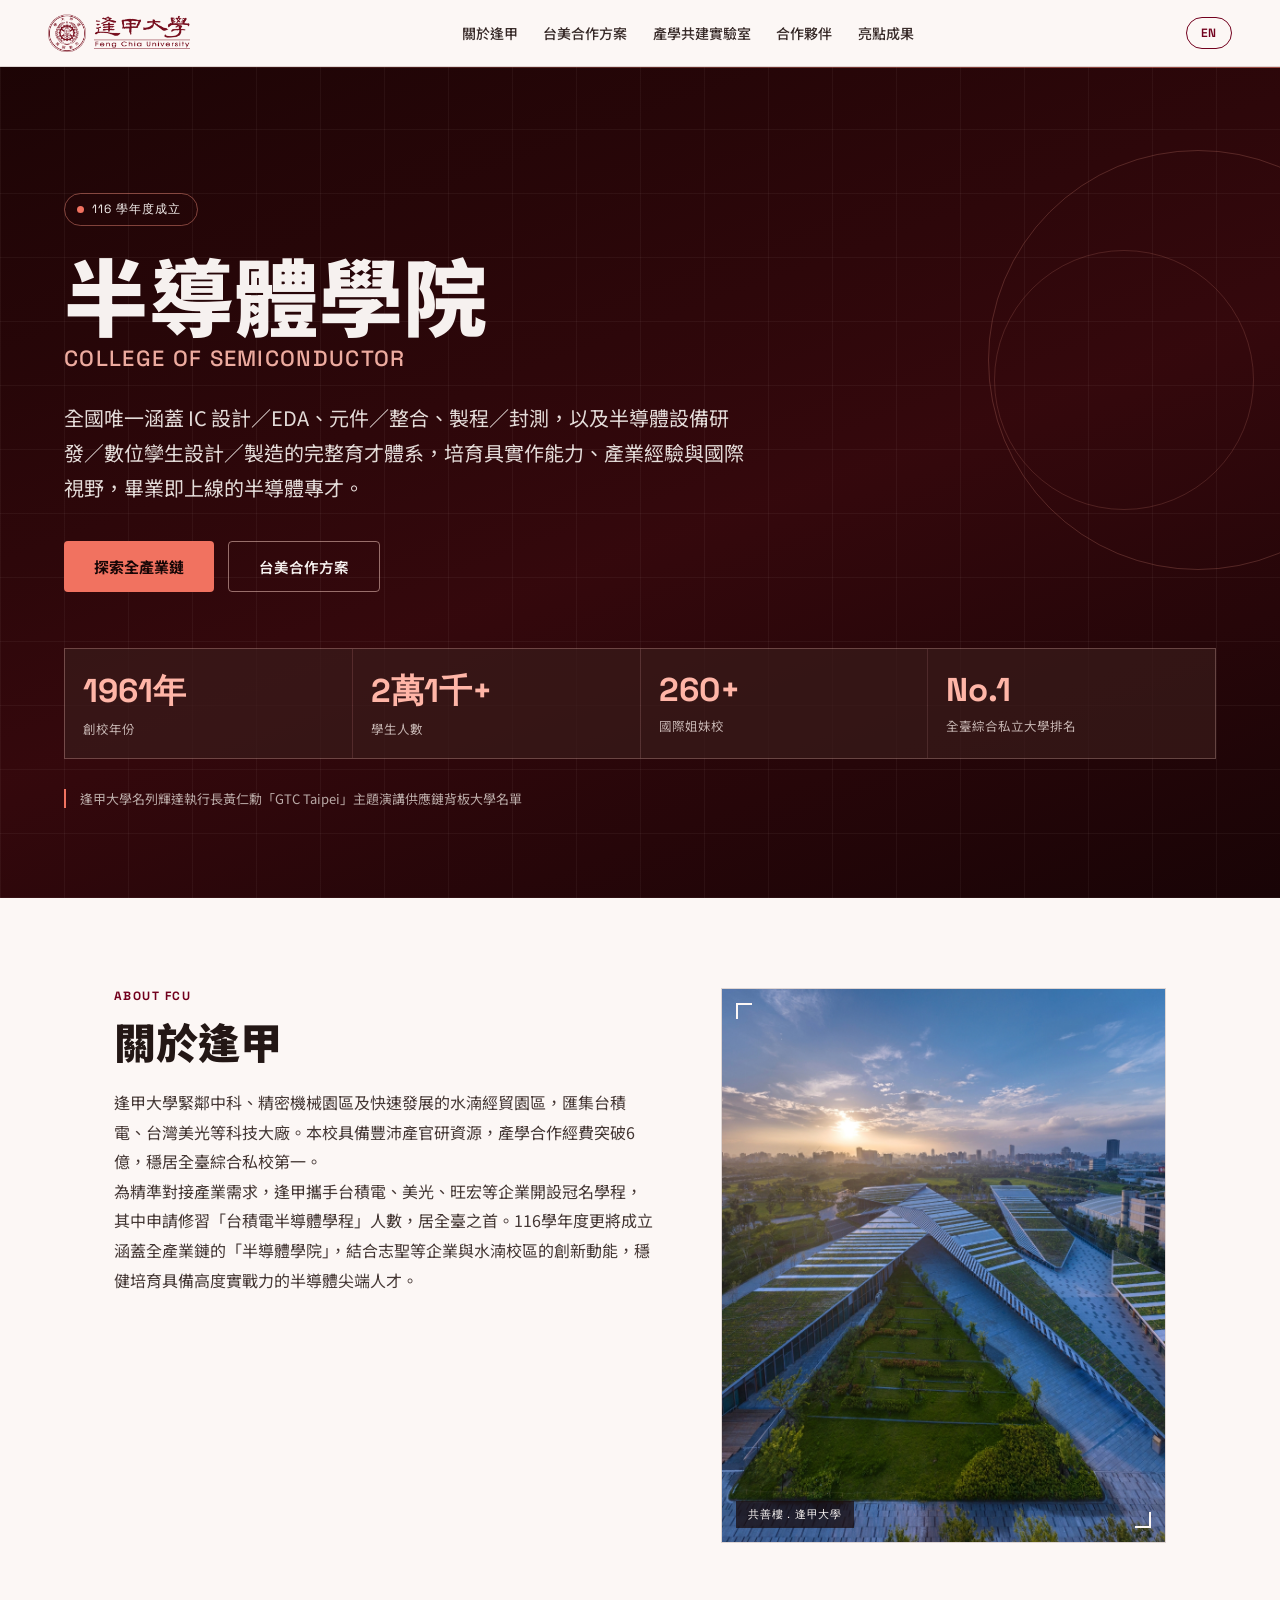
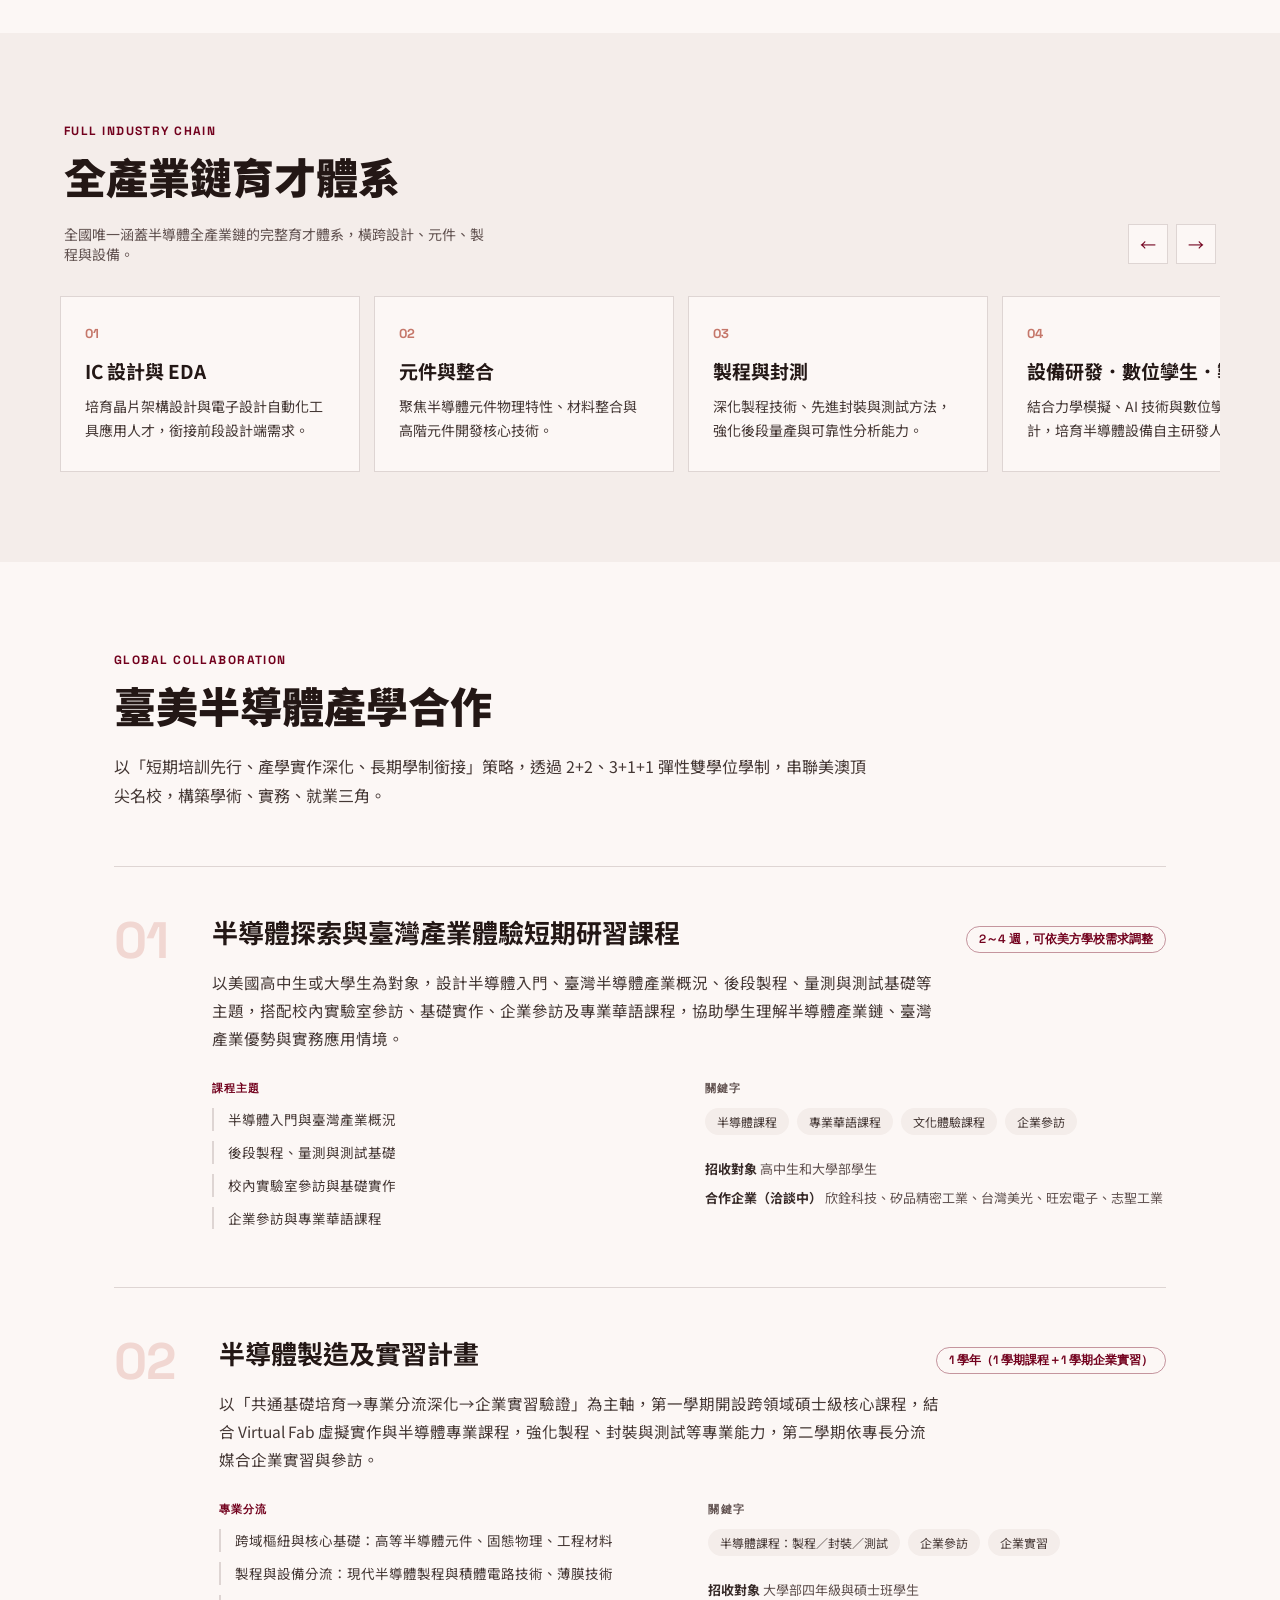
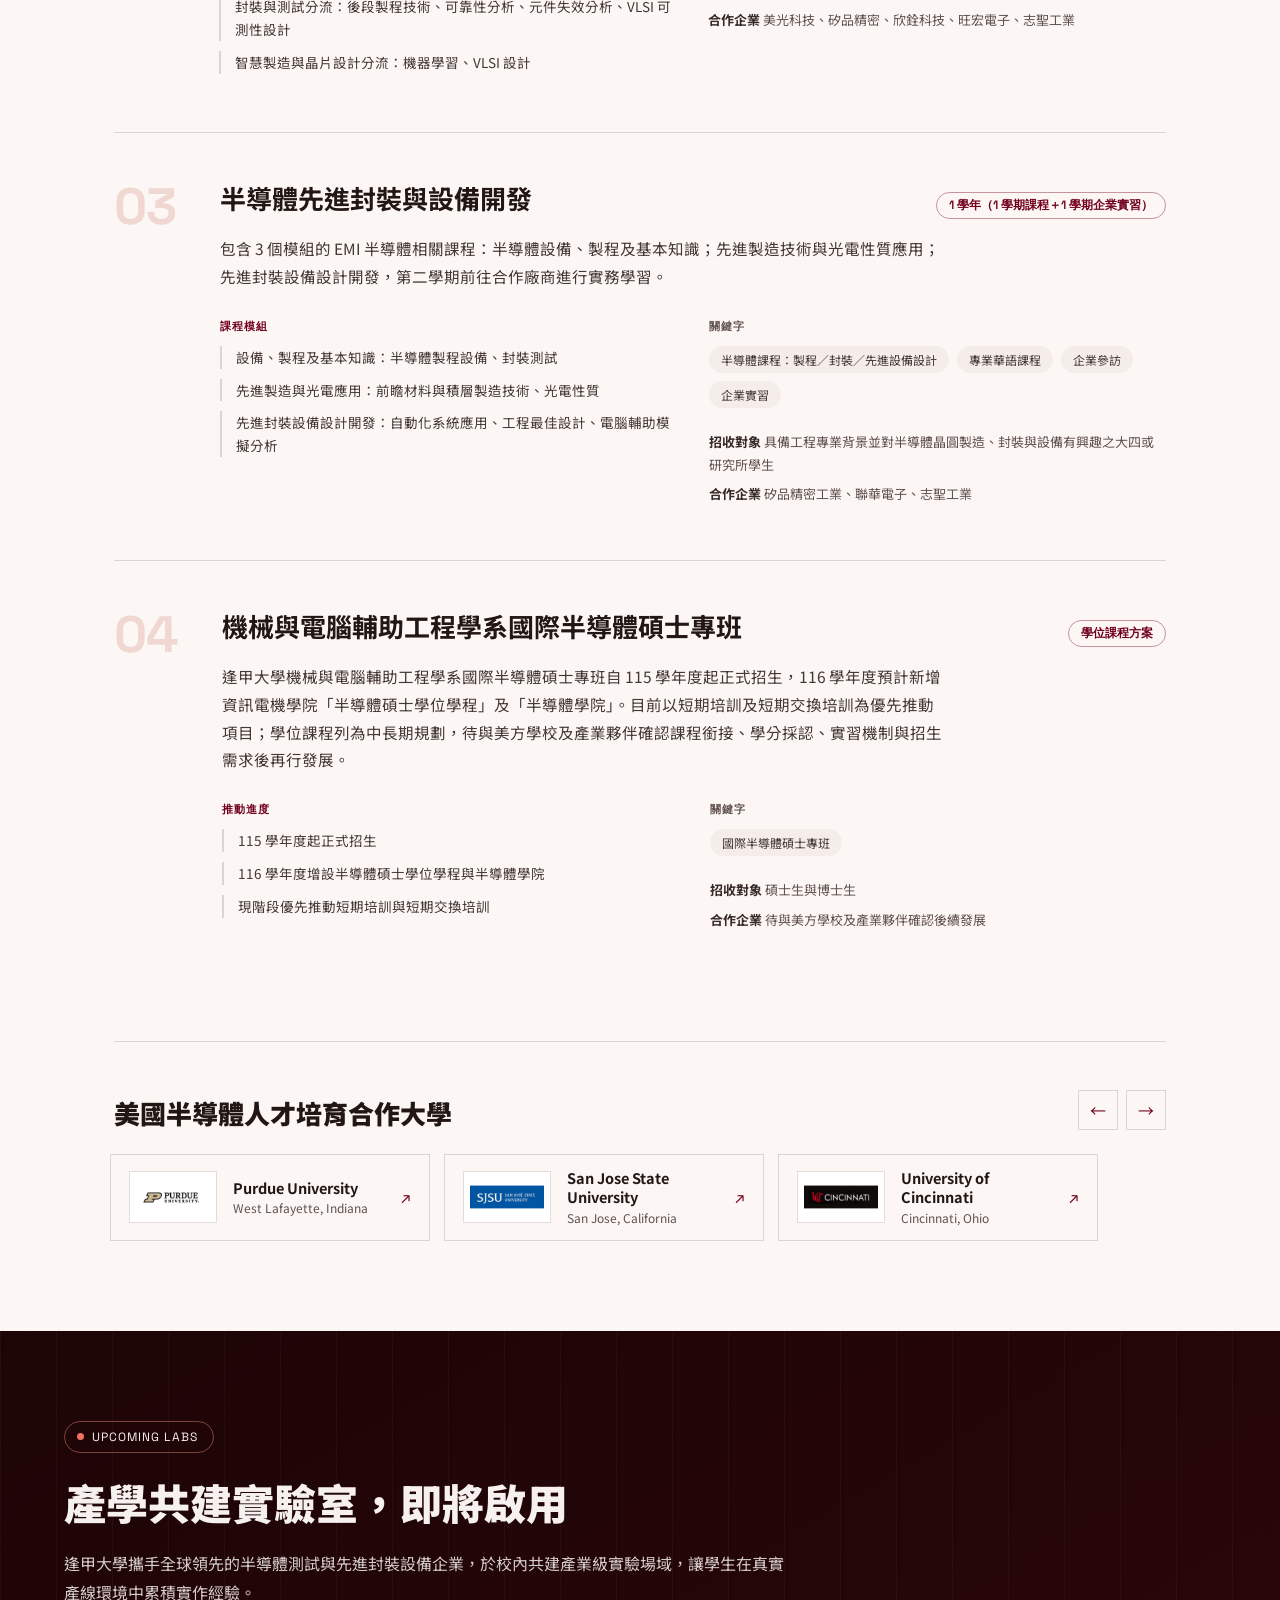
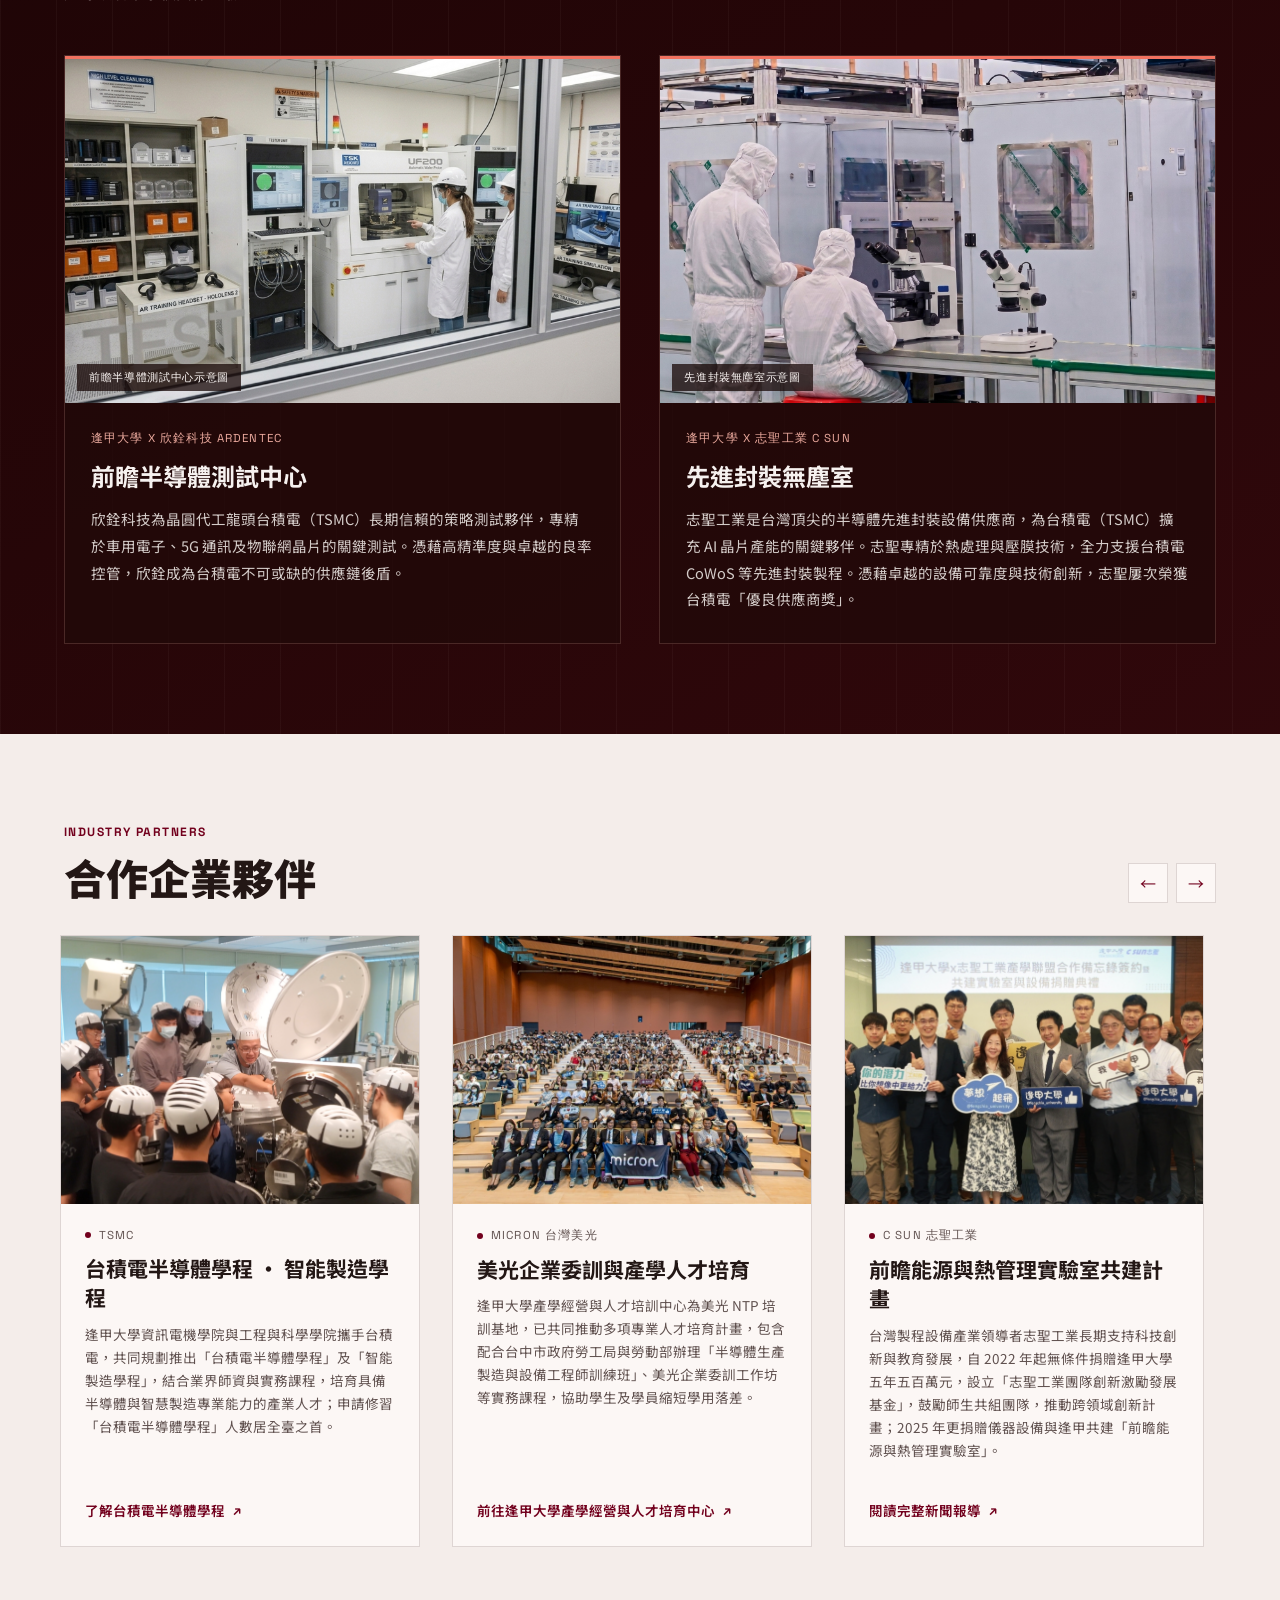
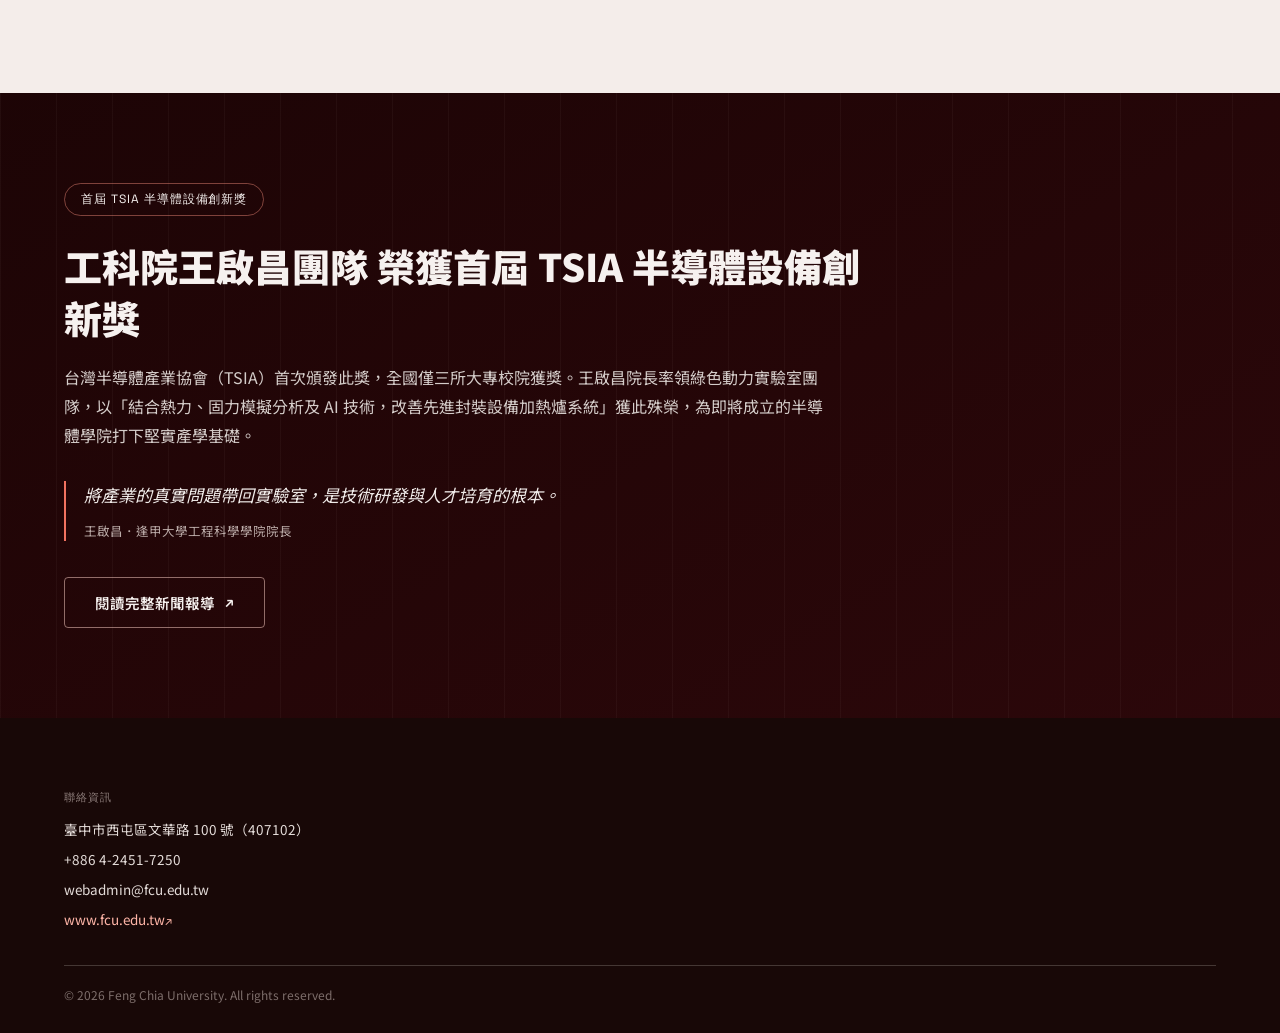
==== commit 45859a20: "Add files via upload" ====
--- a/index.html
+++ b/index.html
@@ -110,8 +110,14 @@
     <div id="programs-container"></div>
 
     <div class="uni-block">
-      <h3 class="uni-block__label" id="uni-label"></h3>
-      <div class="uni-grid" id="uni-grid"></div>
+      <div class="section-head">
+        <h3 class="uni-block__label" id="uni-label"></h3>
+        <div class="scroll-btns">
+          <button type="button" class="scroll-btn" id="uni-scroll-left" aria-label="scroll left">←</button>
+          <button type="button" class="scroll-btn" id="uni-scroll-right" aria-label="scroll right">→</button>
+        </div>
+      </div>
+      <div class="uni-track scroll-hide" id="uni-grid"></div>
     </div>
   </section>
 
@@ -176,7 +182,7 @@
     <div id="contact-address"></div>
     <div id="contact-phone"></div>
     <div id="contact-email"></div>
-    <a href="https://www.fcu.edu.tw/" class="footer__site" id="contact-site"></a>
+    <a href="https://www.fcu.edu.tw/" target="_blank" rel="noopener" class="footer__site" id="contact-site"></a>
   </div>
   <div class="footer__bottom" id="contact-copyright"></div>
 </footer>
--- a/css/style.css
+++ b/css/style.css
@@ -395,18 +395,27 @@
 }
 
 .uni-block { border-top: 1px solid var(--border); padding-top: 48px; margin-top: 56px; }
-.uni-block__label { font-size: clamp(20px, 2.4vw, 26px); font-weight: 900; margin: 0 0 24px; line-height: 1.3; }
-.uni-grid { display: grid; grid-template-columns: repeat(auto-fit, minmax(240px, 1fr)); gap: 20px; }
+.uni-block .section-head { margin-bottom: 24px; }
+.uni-block__label { font-size: clamp(20px, 2.4vw, 26px); font-weight: 900; margin: 0; line-height: 1.3; }
+.uni-track {
+  display: flex; gap: 14px; overflow-x: auto; scroll-snap-type: x mandatory;
+  margin: 0 -4px; scroll-behavior: smooth; -webkit-overflow-scrolling: touch;
+}
 .uni-card {
   position: relative; background: var(--bg); color: var(--text); border: 1px solid var(--border);
-  display: flex; flex-direction: column; overflow: hidden;
+  display: flex; align-items: center; gap: 16px; padding: 14px 18px; overflow: hidden;
+  flex: 0 0 clamp(260px, 80vw, 320px); min-width: 0; scroll-snap-align: start;
 }
 .uni-card:hover { border-color: var(--accent); }
-.uni-card__logo { aspect-ratio: 16/9; overflow: hidden; display: flex; align-items: center; justify-content: center; background: oklch(100% 0 0); padding: 16px; }
+.uni-card__logo {
+  width: 88px; height: 52px; flex-shrink: 0; overflow: hidden; display: flex; align-items: center;
+  justify-content: center; background: oklch(100% 0 0); border: 1px solid var(--border-soft-2); padding: 6px;
+}
 .uni-card__logo img { max-width: 100%; max-height: 100%; object-fit: contain; display: block; }
-.uni-card__foot { padding: 14px 20px 18px; display: flex; align-items: center; justify-content: space-between; gap: 10px; border-top: 1px solid var(--border-soft-2); }
-.uni-card__loc { font-size: 12.5px; color: var(--text-muted-2); }
-.uni-card__arrow { font-family: 'Space Grotesk', sans-serif; font-size: 16px; color: var(--accent); flex-shrink: 0; }
+.uni-card__info { display: flex; flex-direction: column; gap: 2px; min-width: 0; }
+.uni-card__name { font-size: 14.5px; font-weight: 700; line-height: 1.3; }
+.uni-card__loc { font-size: 12px; color: var(--text-muted-2); }
+.uni-card__arrow { font-family: 'Space Grotesk', sans-serif; font-size: 16px; color: var(--accent); flex-shrink: 0; margin-left: auto; }
 
 /* ===== LABS ===== */
 .dark-grid-bg {
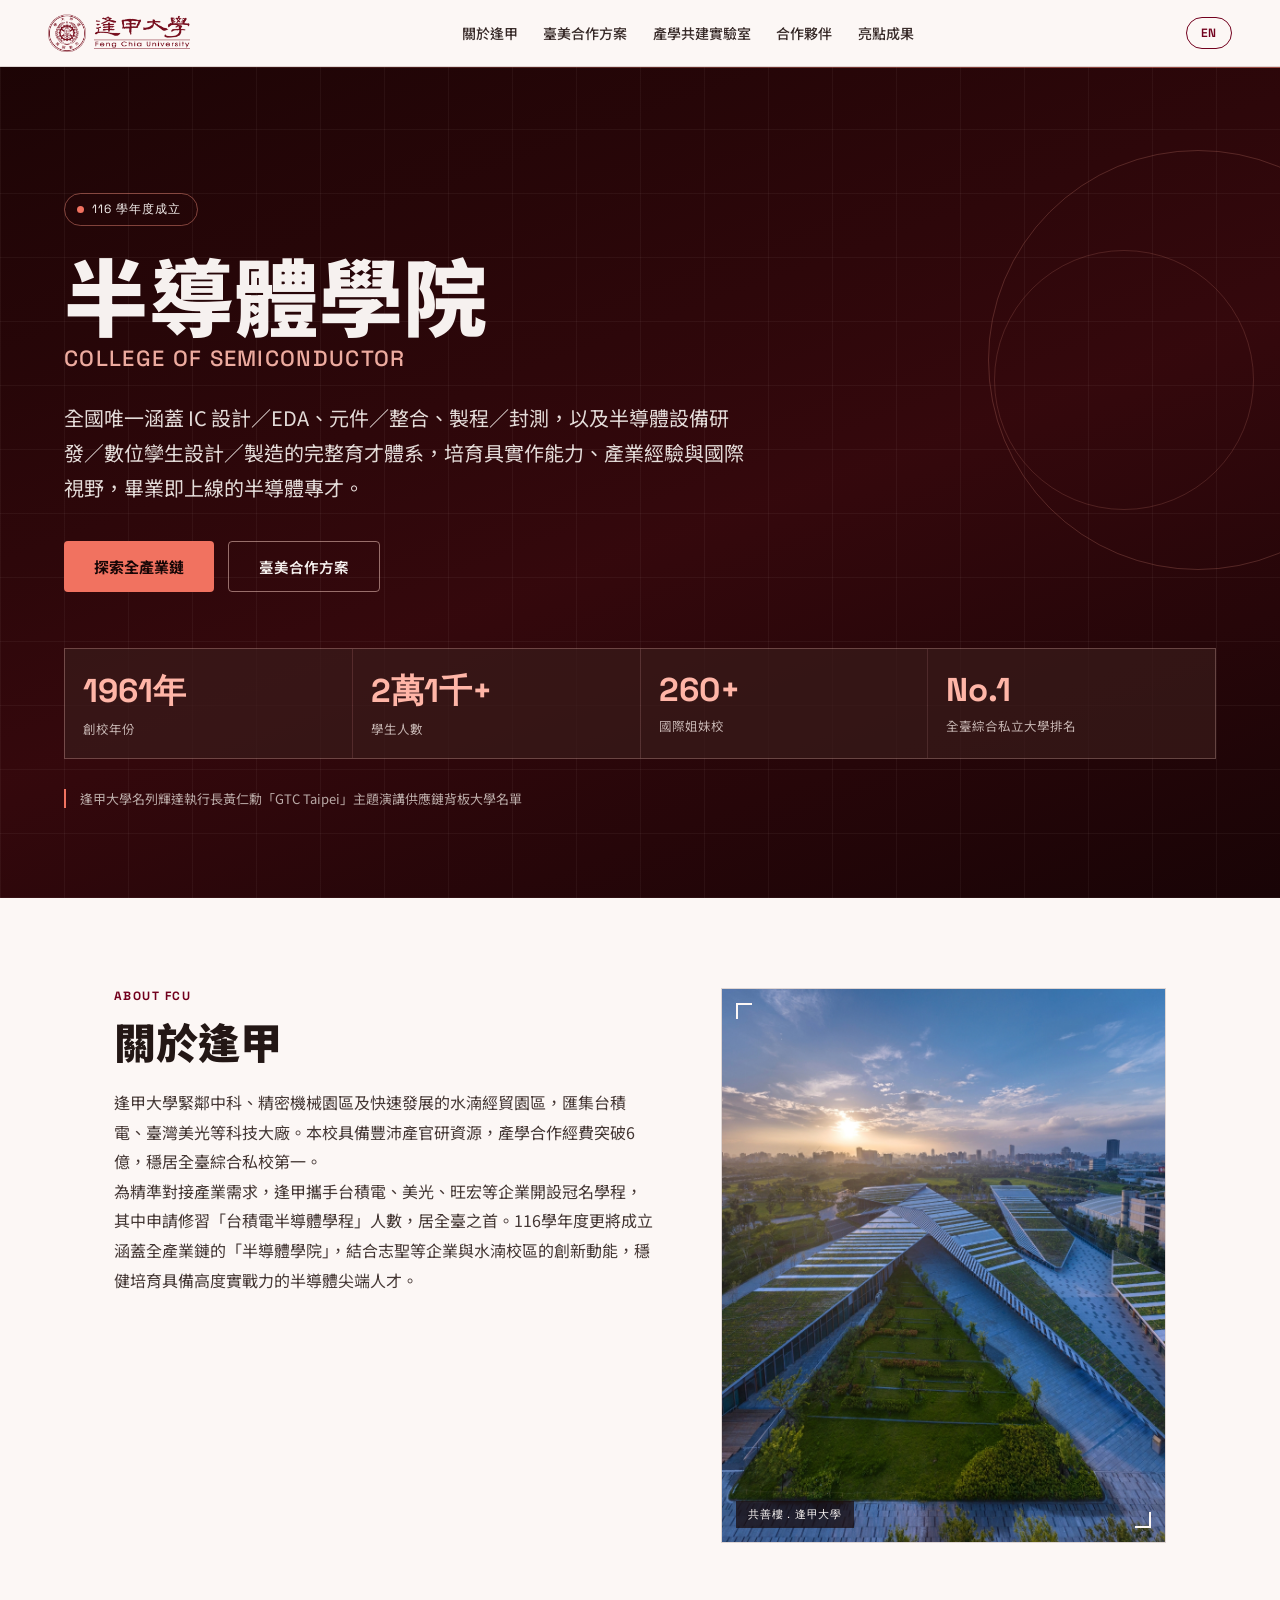
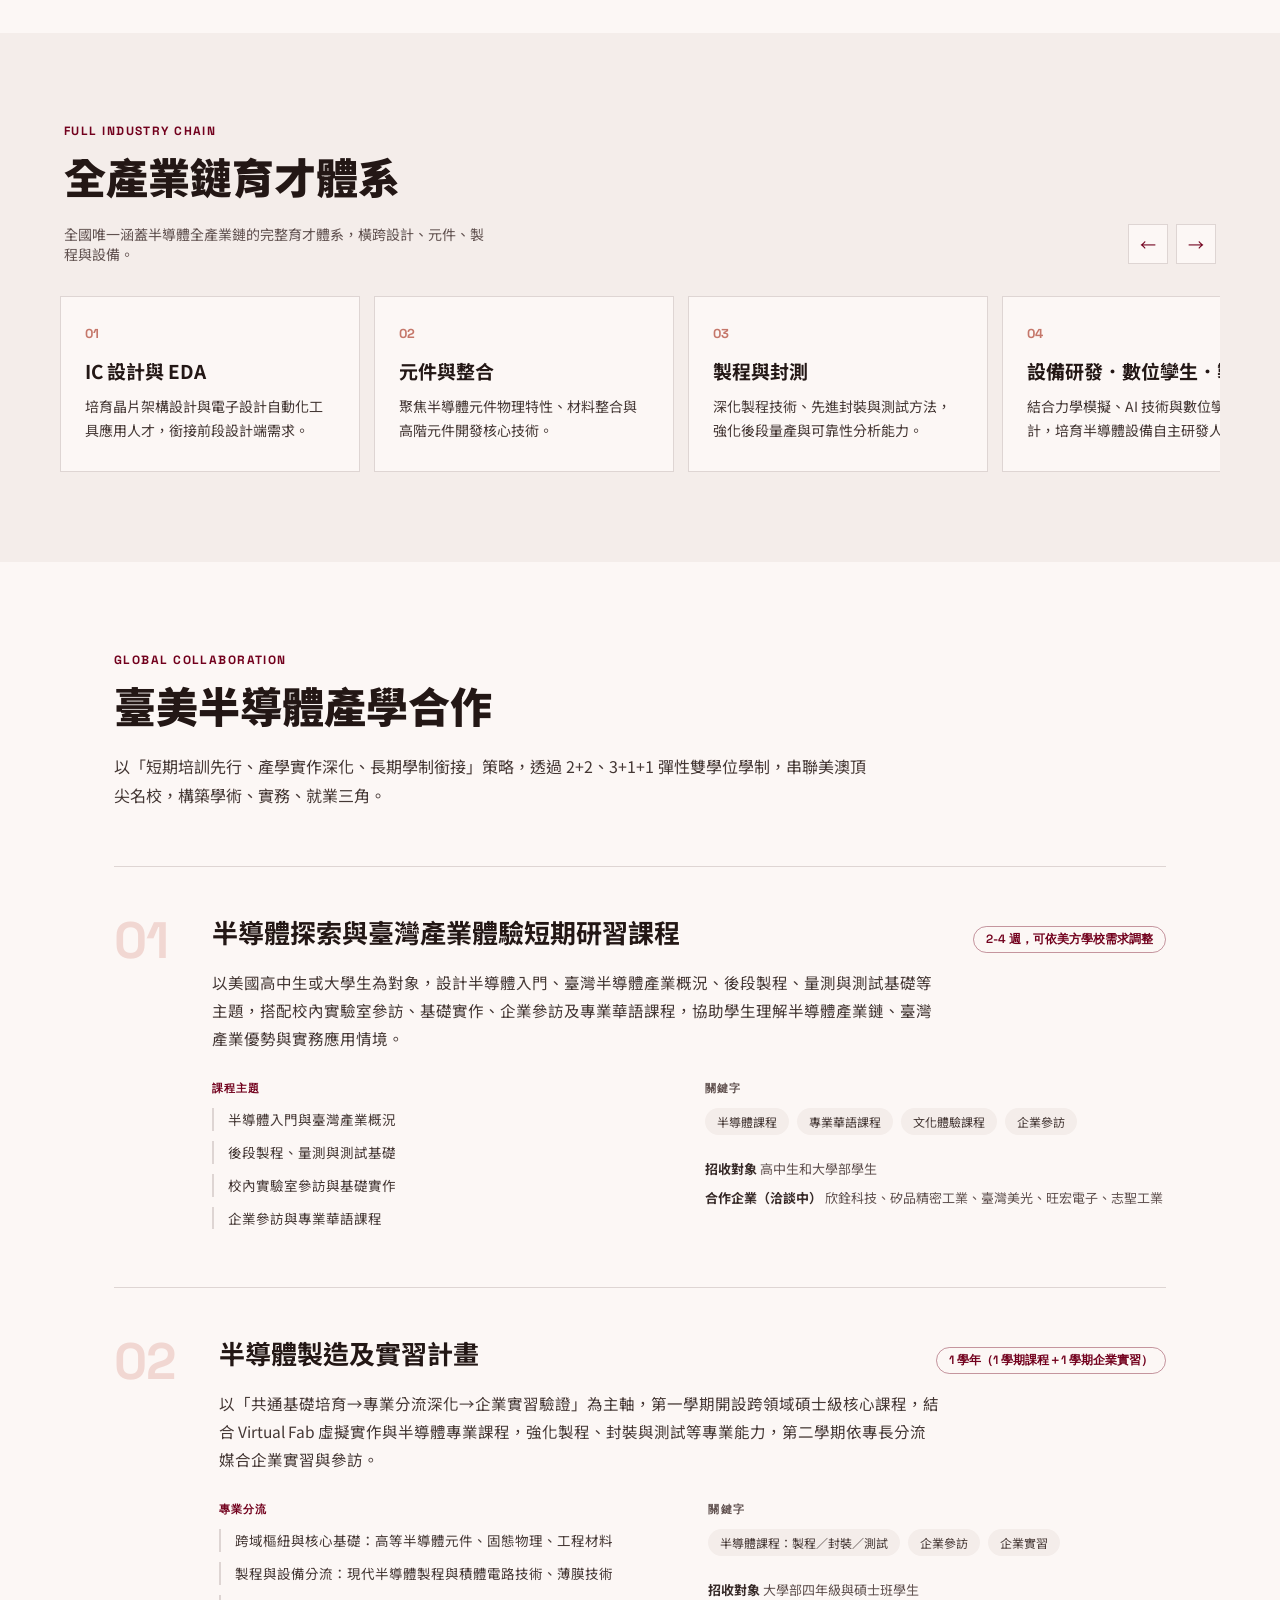
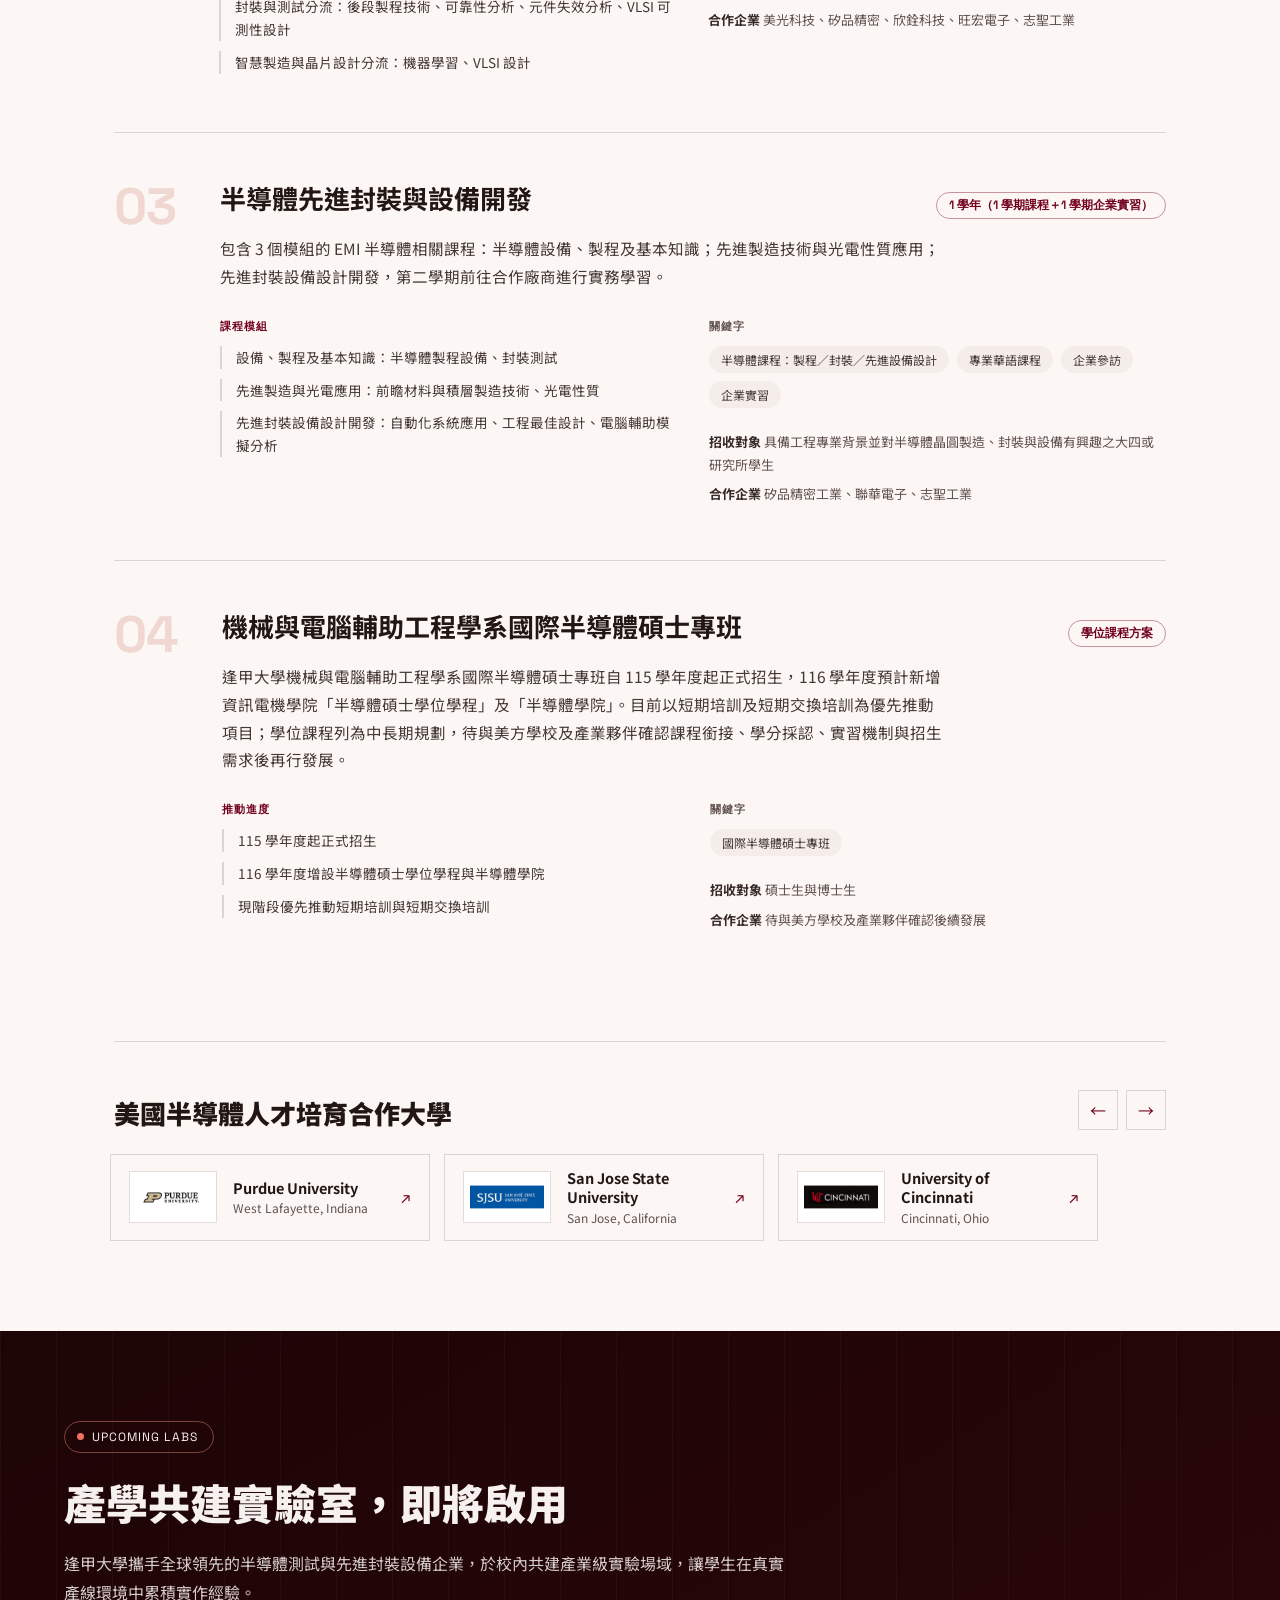
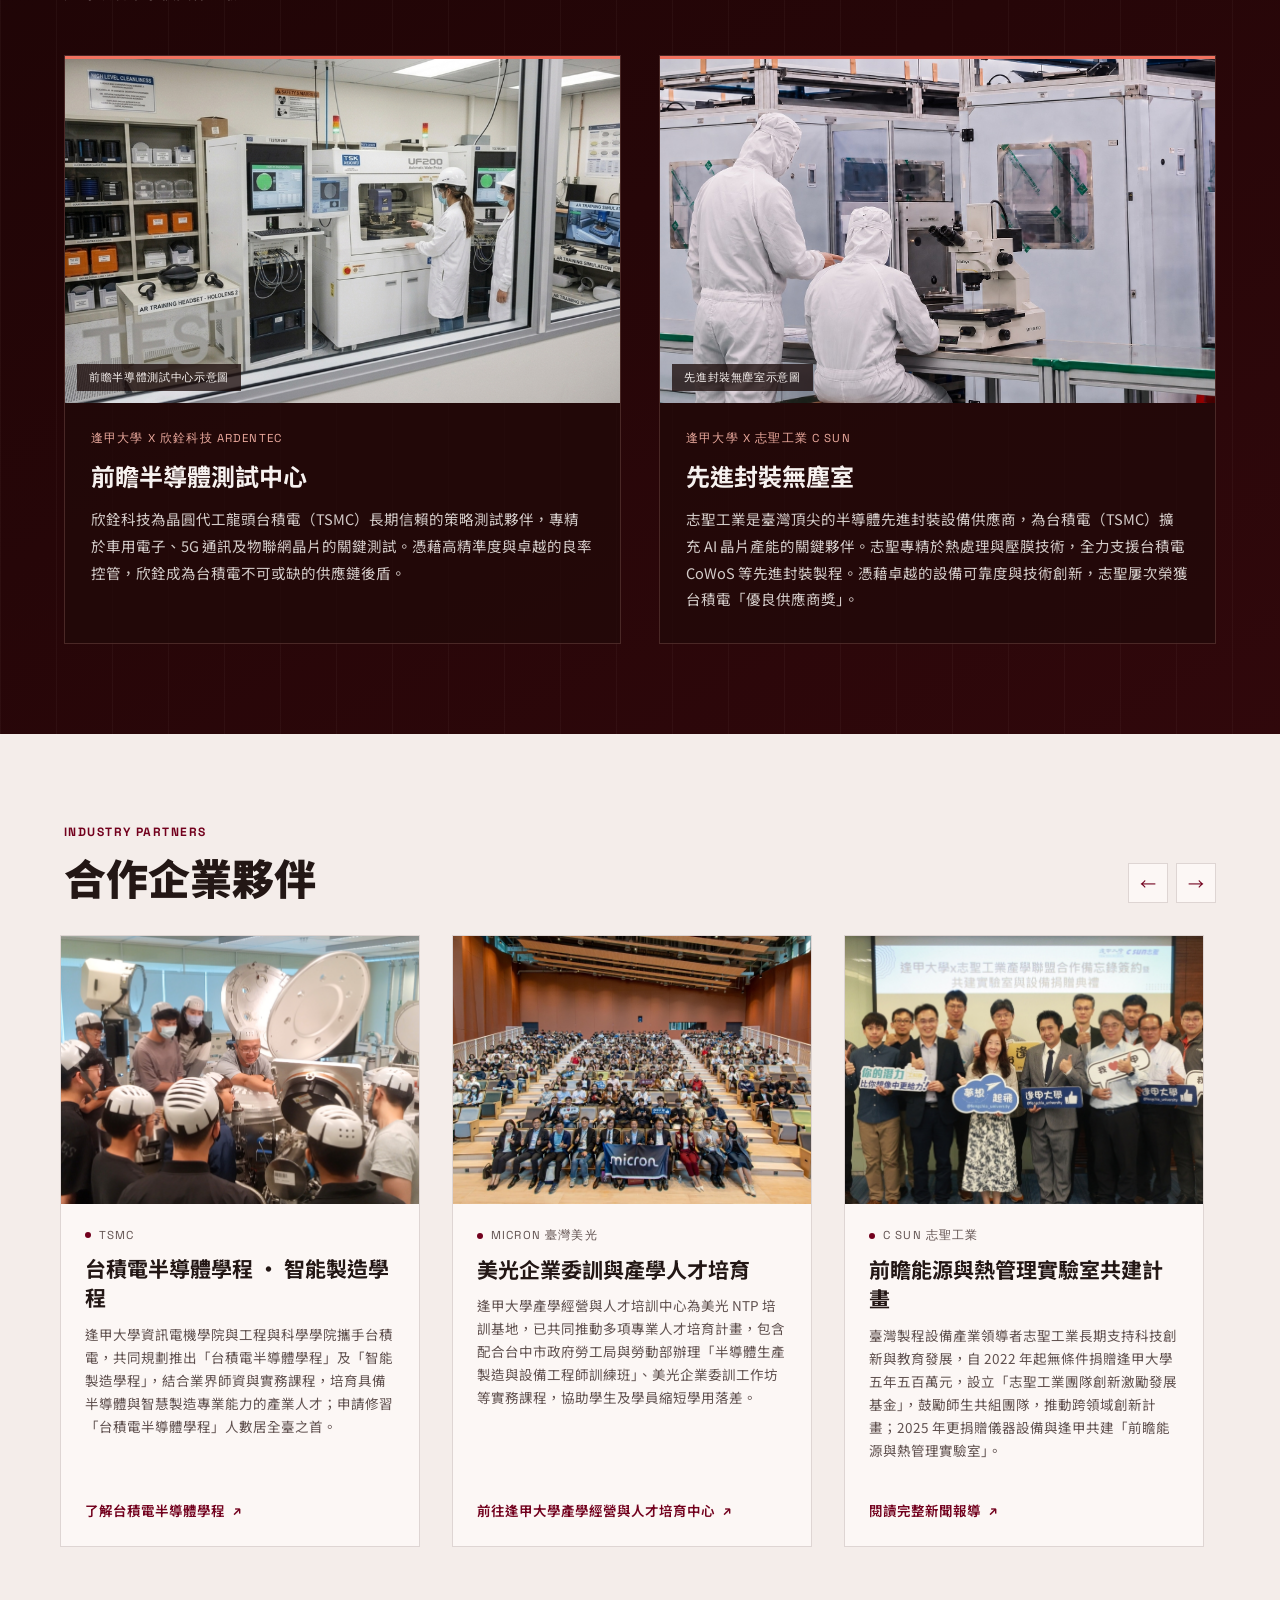
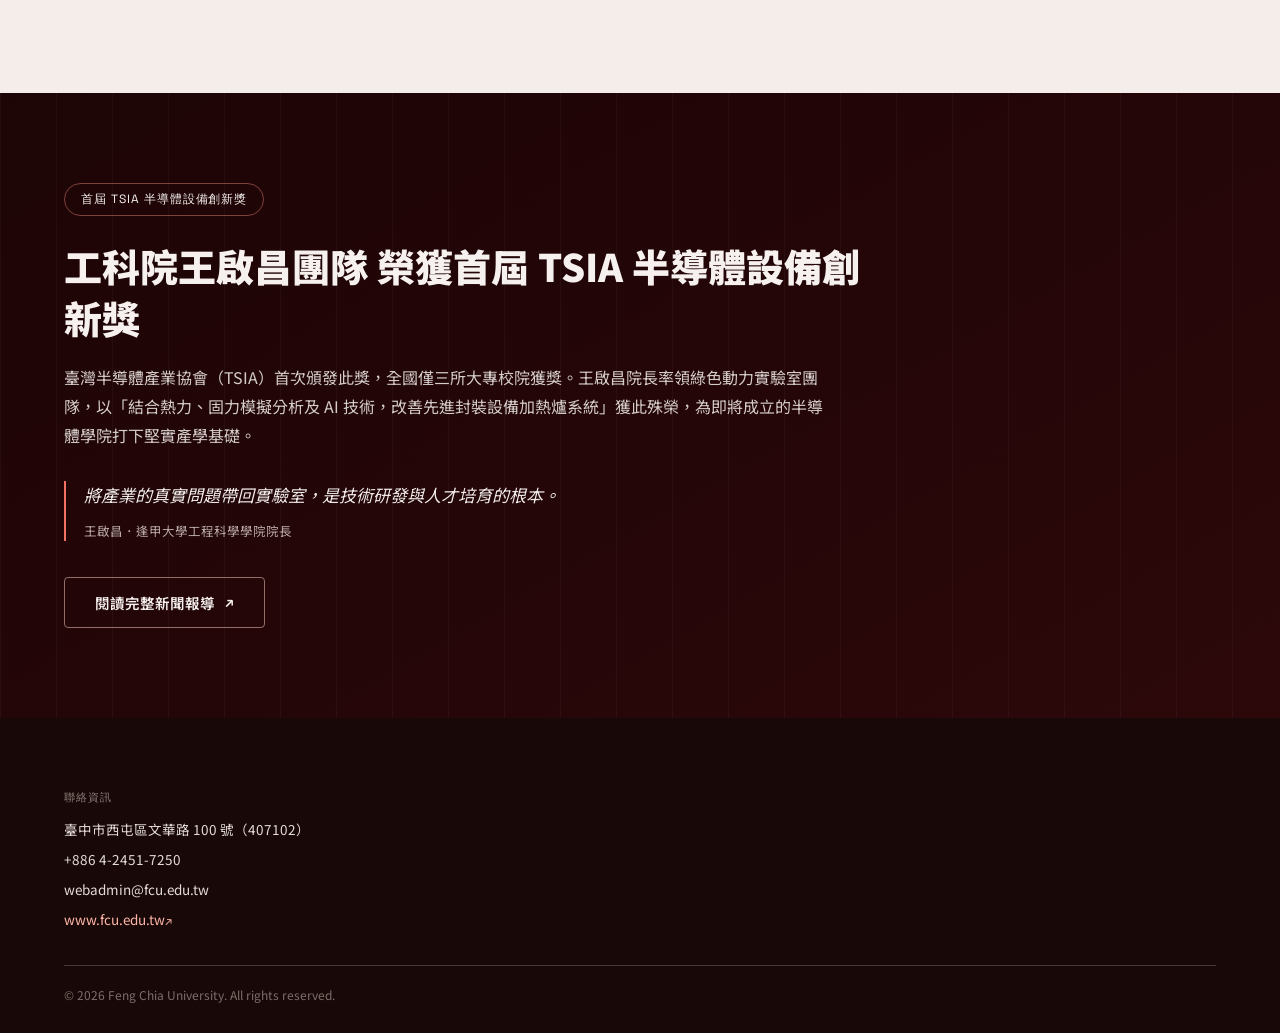
==== commit d5edf6ac: "Add files via upload" ====
--- a/index.html
+++ b/index.html
@@ -4,6 +4,9 @@
 <meta charset="utf-8">
 <meta name="viewport" content="width=device-width, initial-scale=1">
 <title>逢甲大學 半導體學院 | College of Semiconductor, FCU</title>
+<meta name="description" content="逢甲大學緊鄰中科、精密機械園區及快速發展的水湳經貿園區，匯集台積電、台灣美光等科技大廠，具備豐沛產官研資源，致力培育具實作能力、產業銜接力的半導體人才。">
+<meta property="og:title" content="逢甲大學 半導體學院 | College of Semiconductor, FCU">
+<meta property="og:description" content="逢甲大學緊鄰中科、精密機械園區及快速發展的水湳經貿園區，匯集台積電、台灣美光等科技大廠，具備豐沛產官研資源，致力培育具實作能力、產業銜接力的半導體人才。">
 <link rel="preconnect" href="https://fonts.googleapis.com">
 <link href="https://fonts.googleapis.com/css2?family=Noto+Sans+TC:wght@400;500;700;900&family=Space+Grotesk:wght@500;600;700&display=swap" rel="stylesheet">
 <link rel="stylesheet" href="css/style.css">
